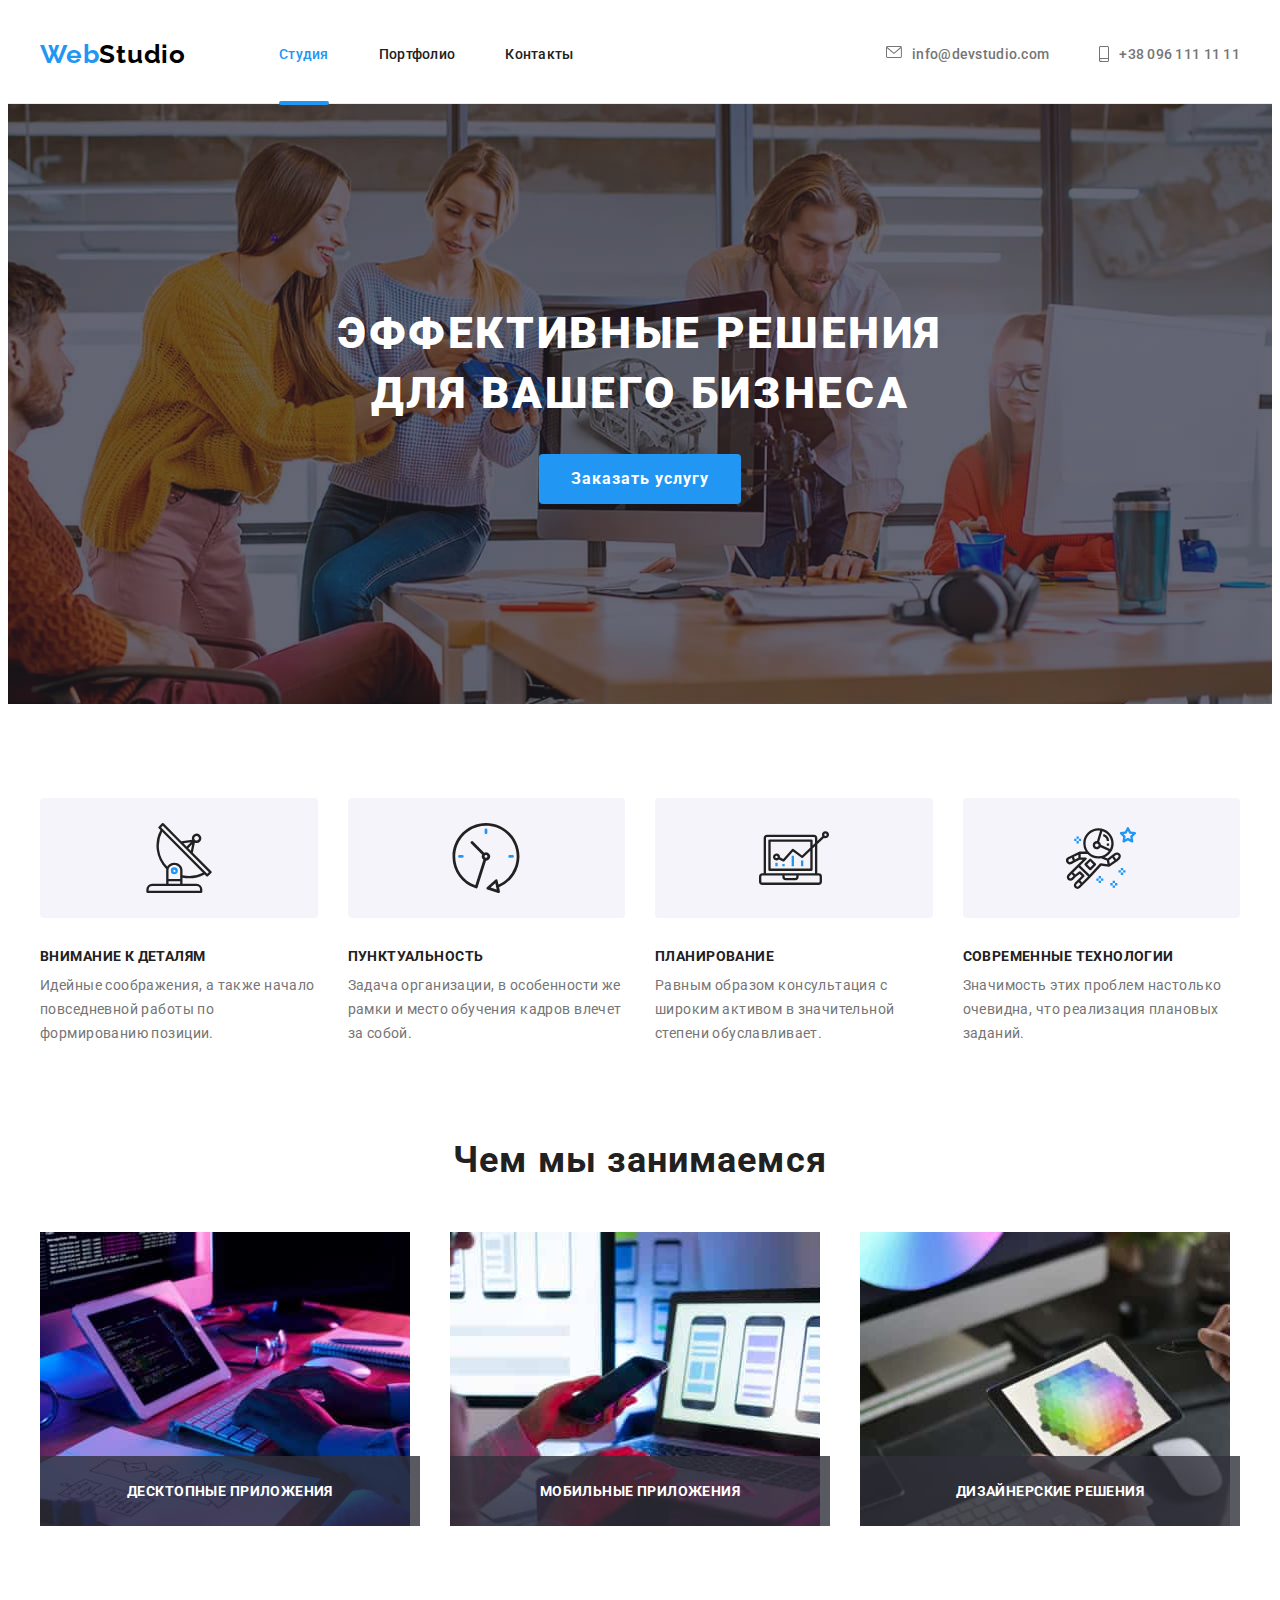
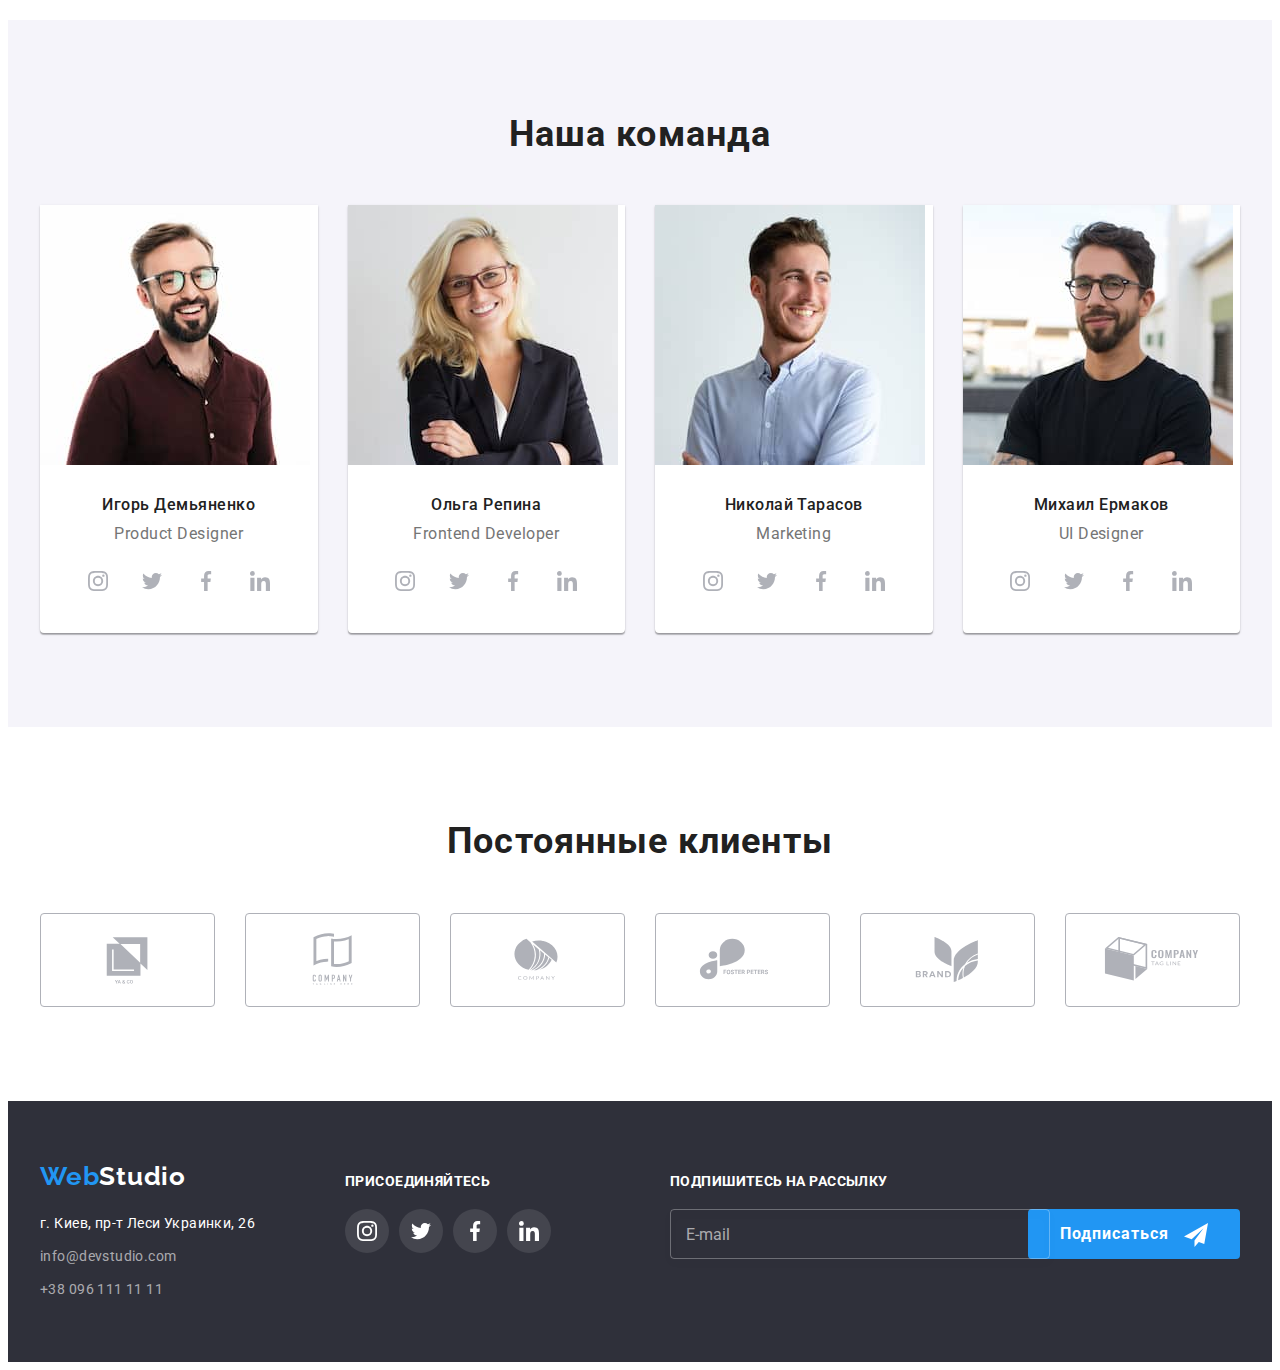
==== index.html @ 1e7b912c "Initial commit" ====
<!DOCTYPE html>
<html lang="ru">
  <head>
    <meta charset="UTF-8" />
    <meta http-equiv="X-UA-Compatible" content="IE=edge" />
    <meta name="viewport" content="width=device-width, initial-scale=1.0" />
    <title>Студия</title>
    <!-- fonts -->
    <link rel="preconnect" href="https://fonts.googleapis.com" />
    <link rel="preconnect" href="https://fonts.gstatic.com" crossorigin />
    <link
      href="https://fonts.googleapis.com/css2?family=Raleway:wght@700&family=Roboto:wght@400;500;700;900&display=swap"
      rel="stylesheet"
    />
    <!-- normalize -->
    <link
      rel="stylesheet"
      href="https://cdnjs.cloudflare.com/ajax/libs/modern-normalize/1.1.0/modern-normalize.min.css"
      integrity="sha512-wpPYUAdjBVSE4KJnH1VR1HeZfpl1ub8YT/NKx4PuQ5NmX2tKuGu6U/JRp5y+Y8XG2tV+wKQpNHVUX03MfMFn9Q=="
      crossorigin="anonymous"
      referrerpolicy="no-referrer"
    />
    <!-- custom styles -->
    <link rel="stylesheet" href="./css/styles.css" />
    <link rel="shortcut icon" href="./images/favicon.ico" type="image/x-icon" />
  </head>

  <body data-modal-scroll>
    <header class="header">
      <!-- LOGO of a site -->
      <div class="container header-container">
        <nav class="header-nav">
          <a class="link logo" href="./index.html"
            >Web<span class="head-studio">Studio</span></a
          >

          <ul class="nopoint main-nav">
            <li class="main-nav-item">
              <a
                class="link nav-link main-nav-link link-active"
                href="./index.html"
                >Студия</a
              >
            </li>
            <li class="main-nav-item">
              <a class="link nav-link main-nav-link" href="./portfolio.html">
                Портфолио</a
              >
            </li>
            <li class="main-nav-item">
              <a class="link nav-link main-nav-link" href="">Контакты</a>
            </li>
          </ul>
        </nav>

        <!-- contacts at header -->

        <ul class="nopoint contact-nav">
          <li class="contact-nav-item">
            <a class="link nav-link" href="mailto:info@devstudio.com"
              ><svg class="icon icon-contact" width="16" height="12">
                <use href="./images/icons.svg#icon-mail"></use>
              </svg>
              <span>info@devstudio.com</span></a
            >
          </li>
          <li class="contact-nav-item">
            <a class="link nav-link" href="tel:+380961111111"
              ><svg class="icon icon-contact" width="10" height="16">
                <use href="./images/icons.svg#icon-phone"></use>
              </svg>
              <span>+38 096 111 11 11</span>
            </a>
          </li>
        </ul>
      </div>
    </header>

    <main>
      <!-- The hero content -->

      <section class="hero section">
        <div class="container">
          <h1 class="title hero-title">
            Эффективные решения<br />для вашего бизнеса
          </h1>
          <button
            class="btn-active button hero-btn"
            type="button"
            data-modal-open
          >
            Заказать услугу
          </button>
        </div>
      </section>

      <!-- Qualities of a company -->

      <section class="qualities section">
        <div class="container">
          <h2 class="visually-hidden">Качества компании</h2>
          <ul class="nopoint card-set">
            <li class="card-set-item">
              <div class="bg-qualities">
                <svg class="icon icon-qualities" width="70" height="70">
                  <use href="./images/icons.svg#icon-antenna"></use>
                </svg>
              </div>
              <h3 class="title title-qualities">Внимание к деталям</h3>
              <p class="text-qualities">
                Идейные соображения, а также начало повседневной работы по
                формированию позиции.
              </p>
            </li>

            <li class="card-set-item">
              <div class="bg-qualities">
                <svg class="icon icon-qualities" width="70" height="70">
                  <use href="./images/icons.svg#icon-clock"></use>
                </svg>
              </div>
              <h3 class="title title-qualities">Пунктуальность</h3>
              <p class="text-qualities">
                Задача организации, в особенности же рамки и место обучения
                кадров влечет за собой.
              </p>
            </li>

            <li class="card-set-item">
              <div class="bg-qualities">
                <svg class="icon icon-qualities" width="70" height="70">
                  <use href="./images/icons.svg#icon-diagram"></use>
                </svg>
              </div>
              <h3 class="title title-qualities">Планирование</h3>
              <p class="text-qualities">
                Равным образом консультация с широким активом в значительной
                степени обуславливает.
              </p>
            </li>

            <li class="card-set-item">
              <div class="bg-qualities">
                <svg class="icon icon-qualities" width="70" height="70">
                  <use href="./images/icons.svg#icon-astronaut"></use>
                </svg>
              </div>
              <h3 class="title title-qualities">Современные технологии</h3>
              <p class="text-qualities">
                Значимость этих проблем настолько очевидна, что реализация
                плановых заданий.
              </p>
            </li>
          </ul>
        </div>
      </section>

      <!-- photos of a company -->

      <section class="photos section">
        <div class="container">
          <h2 class="title photos-title">Чем мы занимаемся</h2>
          <ul class="nopoint card-set">
            <li class="card-set-item photo-thumb">
              <img
                class="our-job-photo"
                src="./images/box1.jpg"
                alt="Man's hands are working"
                width="370"
                height="294"
              />
              <h3 class="title title-our-job">Десктопные приложения</h3>
            </li>
            <li class="card-set-item photo-thumb">
              <img
                class="our-job-photo"
                src="./images/box2.jpg"
                alt="Hands, laptop and phone"
                width="370"
                height="294"
              />
              <h3 class="title title-our-job">Мобильные приложения</h3>
            </li>
            <li class="card-set-item photo-thumb">
              <img
                class="our-job-photo"
                src="./images/box3.jpg"
                alt="Choosing a color"
                width="370"
                height="294"
              />
              <h3 class="title title-our-job">Дизайнерские решения</h3>
            </li>
          </ul>
        </div>
      </section>

      <!-- photos of workers -->

      <section class="workers section">
        <div class="container">
          <h2 class="title workers-title">Наша команда</h2>
          <ul class="nopoint card-set">
            <li class="card card-set-item">
              <img
                src="./images/img1.jpg"
                alt="I. Demyanenko"
                width="270"
                height="260"
              />
              <div class="card-name">
                <h3 class="title name">Игорь Демьяненко</h3>
                <p lang="en">Product Designer</p>
                <ul class="nopoint social-list">
                  <li class="social-item">
                    <a
                      href="https://www.instagram.com/"
                      class="social-link link"
                      rel="noopener noreferrer"
                      target="_blank"
                      aria-label="instagram"
                    >
                      <svg class="icon" width="20" height="20">
                        <use href="./images/icons.svg#icon-instagram"></use>
                      </svg>
                    </a>
                  </li>
                  <li class="social-item">
                    <a
                      href="https://twitter.com/?lang=ru"
                      class="social-link link"
                      rel="noopener noreferrer"
                      target="_blank"
                      aria-label="twitter"
                    >
                      <svg class="icon" width="20" height="20">
                        <use href="./images/icons.svg#icon-twitter"></use>
                      </svg>
                    </a>
                  </li>
                  <li class="social-item">
                    <a
                      href="https://www.facebook.com/groups/themeowuniverse"
                      class="social-link link"
                      rel="noopener noreferrer"
                      target="_blank"
                      aria-label="facebook"
                    >
                      <svg class="icon" width="20" height="20">
                        <use href="./images/icons.svg#icon-facebook"></use>
                      </svg>
                    </a>
                  </li>
                  <li class="social-item">
                    <a
                      href="https://ru.linkedin.com/"
                      class="social-link link"
                      rel="noopener noreferrer"
                      target="_blank"
                      aria-label="linkedin"
                    >
                      <svg class="icon" width="20" height="20">
                        <use href="./images/icons.svg#icon-linkedin"></use>
                      </svg>
                    </a>
                  </li>
                </ul>
              </div>
            </li>
            <li class="card card-set-item">
              <img
                src="./images/img2.jpg"
                alt="O. Repina"
                width="270"
                height="260"
              />
              <div class="card-name">
                <h3 class="title name">Ольга Репина</h3>
                <p lang="en">Frontend Developer</p>
                <ul class="nopoint social-list">
                  <li class="social-item">
                    <a
                      href="https://www.instagram.com/"
                      class="social-link link"
                      rel="noopener noreferrer"
                      target="_blank"
                      aria-label="instagram"
                    >
                      <svg class="icon" width="20" height="20">
                        <use href="./images/icons.svg#icon-instagram"></use>
                      </svg>
                    </a>
                  </li>
                  <li class="social-item">
                    <a
                      href="https://twitter.com/?lang=ru"
                      class="social-link link"
                      rel="noopener noreferrer"
                      target="_blank"
                      aria-label="twitter"
                    >
                      <svg class="icon" width="20" height="20">
                        <use href="./images/icons.svg#icon-twitter"></use>
                      </svg>
                    </a>
                  </li>
                  <li class="social-item">
                    <a
                      href="https://www.facebook.com/groups/themeowuniverse"
                      class="social-link link"
                      rel="noopener noreferrer"
                      target="_blank"
                      aria-label="facebook"
                    >
                      <svg class="icon" width="20" height="20">
                        <use href="./images/icons.svg#icon-facebook"></use>
                      </svg>
                    </a>
                  </li>
                  <li class="social-item">
                    <a
                      href="https://ru.linkedin.com/"
                      class="social-link link"
                      rel="noopener noreferrer"
                      target="_blank"
                      aria-label="linkedin"
                    >
                      <svg class="icon" width="20" height="20">
                        <use href="./images/icons.svg#icon-linkedin"></use>
                      </svg>
                    </a>
                  </li>
                </ul>
              </div>
            </li>
            <li class="card card-set-item">
              <img
                src="./images/img3.jpg"
                alt="N. Tarasov"
                width="270"
                height="260"
              />
              <div class="card-name">
                <h3 class="title name">Николай Тарасов</h3>
                <p lang="en">Marketing</p>
                <ul class="nopoint social-list">
                  <li class="social-item">
                    <a
                      href="https://www.instagram.com/"
                      class="social-link link"
                      rel="noopener noreferrer"
                      target="_blank"
                      aria-label="instagram"
                    >
                      <svg class="icon" width="20" height="20">
                        <use href="./images/icons.svg#icon-instagram"></use>
                      </svg>
                    </a>
                  </li>
                  <li class="social-item">
                    <a
                      href="https://twitter.com/?lang=ru"
                      class="social-link link"
                      rel="noopener noreferrer"
                      target="_blank"
                      aria-label="twitter"
                    >
                      <svg class="icon" width="20" height="20">
                        <use href="./images/icons.svg#icon-twitter"></use>
                      </svg>
                    </a>
                  </li>
                  <li class="social-item">
                    <a
                      href="https://www.facebook.com/groups/themeowuniverse"
                      class="social-link link"
                      rel="noopener noreferrer"
                      target="_blank"
                      aria-label="facebook"
                    >
                      <svg class="icon" width="20" height="20">
                        <use href="./images/icons.svg#icon-facebook"></use>
                      </svg>
                    </a>
                  </li>
                  <li class="social-item">
                    <a
                      href="https://ru.linkedin.com/"
                      class="social-link link"
                      rel="noopener noreferrer"
                      target="_blank"
                      aria-label="linkedin"
                    >
                      <svg class="icon" width="20" height="20">
                        <use href="./images/icons.svg#icon-linkedin"></use>
                      </svg>
                    </a>
                  </li>
                </ul>
              </div>
            </li>
            <li class="card card-set-item">
              <img
                src="./images/img4.jpg"
                alt="M. Yermakov"
                width="270"
                height="260"
              />
              <div class="card-name">
                <h3 class="title name">Михаил Ермаков</h3>
                <p lang="en">UI Designer</p>
                <ul class="nopoint social-list">
                  <li class="social-item">
                    <a
                      href="https://www.instagram.com/"
                      class="social-link link"
                      rel="noopener noreferrer"
                      target="_blank"
                      aria-label="instagram"
                    >
                      <svg class="icon" width="20" height="20">
                        <use href="./images/icons.svg#icon-instagram"></use>
                      </svg>
                    </a>
                  </li>
                  <li class="social-item">
                    <a
                      href="https://twitter.com/?lang=ru"
                      class="social-link link"
                      rel="noopener noreferrer"
                      target="_blank"
                      aria-label="twitter"
                    >
                      <svg class="icon" width="20" height="20">
                        <use href="./images/icons.svg#icon-twitter"></use>
                      </svg>
                    </a>
                  </li>
                  <li class="social-item">
                    <a
                      href="https://www.facebook.com/groups/themeowuniverse"
                      class="social-link link"
                      rel="noopener noreferrer"
                      target="_blank"
                      aria-label="facebook"
                    >
                      <svg class="icon" width="20" height="20">
                        <use href="./images/icons.svg#icon-facebook"></use>
                      </svg>
                    </a>
                  </li>
                  <li class="social-item">
                    <a
                      href="https://ru.linkedin.com/"
                      class="social-link link"
                      rel="noopener noreferrer"
                      target="_blank"
                      aria-label="linkedin"
                    >
                      <svg class="icon" width="20" height="20">
                        <use href="./images/icons.svg#icon-linkedin"></use>
                      </svg>
                    </a>
                  </li>
                </ul>
              </div>
            </li>
          </ul>
        </div>
      </section>

      <!-- Regular customers -->
      <section class="customers section">
        <div class="container">
          <h2 class="title customers-title">Постоянные клиенты</h2>

          <ul class="nopoint card-set customers-list">
            <li class="card-set-item customers-item">
              <a
                href=""
                class="link link-clients"
                rel="noopener noreferrer"
                target="_blank"
                aria-label="company logo"
              >
                <svg class="icon icon-clients" width="106" height="60">
                  <use href="./images/icons.svg#icon-logo-1"></use>
                </svg>
              </a>
            </li>
            <li class="card-set-item customers-item">
              <a
                href=""
                class="link link-clients"
                rel="noopener noreferrer"
                target="_blank"
                aria-label="company logo"
              >
                <svg class="icon icon-clients" width="106" height="60">
                  <use href="./images/icons.svg#icon-logo-2"></use>
                </svg>
              </a>
            </li>
            <li class="card-set-item customers-item">
              <a
                href=""
                class="link link-clients"
                rel="noopener noreferrer"
                target="_blank"
                aria-label="company logo"
              >
                <svg class="icon icon-clients" width="106" height="60">
                  <use href="./images/icons.svg#icon-logo-3"></use>
                </svg>
              </a>
            </li>
            <li class="card-set-item customers-item">
              <a
                href=""
                class="link link-clients"
                rel="noopener noreferrer"
                target="_blank"
                aria-label="company logo"
              >
                <svg class="icon icon-clients" width="106" height="60">
                  <use href="./images/icons.svg#icon-logo-4"></use>
                </svg>
              </a>
            </li>
            <li class="card-set-item customers-item">
              <a
                href=""
                class="link link-clients"
                rel="noopener noreferrer"
                target="_blank"
                aria-label="company logo"
              >
                <svg class="icon icon-clients" width="106" height="60">
                  <use href="./images/icons.svg#icon-logo-5"></use>
                </svg>
              </a>
            </li>
            <li class="card-set-item customers-item">
              <a
                href=""
                class="link link-clients"
                rel="noopener noreferrer"
                target="_blank"
                aria-label="company logo"
              >
                <svg class="icon icon-clients" width="106" height="60">
                  <use href="./images/icons.svg#icon-logo-6"></use>
                </svg>
              </a>
            </li>
          </ul>
        </div>
      </section>

      <!-- modal -->
      <div class="backdrop is-hidden" data-modal>
        <div class="modal">
          <button class="btn-close" type="button" data-modal-close>
            <svg class="icon close-icon" width="18" height="18">
              <use href="./images/icons.svg#icon-mod-close"></use>
            </svg>
          </button>

          <form name="recall-form">
            <strong class="modal-title">
              Оставьте свои данные, мы вам перезвоним
            </strong>
            <label class="mod-label">
              <span class="mod-text">Имя</span>
              <svg class="icon mod-icon" width="18" height="18">
                <use href="./images/icons.svg#icon-mod-person"></use>
              </svg>
              <input class="input-area" type="text" name="user-name" />
            </label>
            <label class="mod-label">
              <span class="mod-text">Телефон</span>
              <svg class="icon mod-icon" width="18" height="18">
                <use href="./images/icons.svg#icon-mod-phone"></use>
              </svg>
              <input class="input-area" type="tel" name="user-tel" />
            </label>
            <label class="mod-label">
              <span class="mod-text">Почта</span>
              <svg class="icon mod-icon" width="18" height="18">
                <use href="./images/icons.svg#icon-mod-email"></use>
              </svg>
              <input class="input-area" type="email" name="user-email" />
            </label>
            <label class="mod-label">
              <span class="mod-text">Комментарий</span>
              <textarea
                class="input-area text-area"
                name="user-comment"
                placeholder="Введите текст"
              ></textarea>
            </label>
            <label class="mod-agree">
              <input
                class="visually-hidden policy-agree"
                type="checkbox"
                name="policy-agree"
              />
              <span class="chbx-label">
                <svg class="icon chbx-icon" width="12" height="10">
                  <use href="./images/icons.svg#icon-mod-checkbox"></use>
                </svg>
              </span>
              <span class="mod-chbox-text">
                Соглашаюсь с рассылкой и принимаю
                <a
                  class="licence-link"
                  href="https://goit.global/textbooks/html-css-a7u5xv/v1/docs/lesson-12/styling#%D0%BA%D0%BE%D0%BC%D0%BF%D0%BE%D0%B7%D0%B8%D1%86%D0%B8%D1%8F-%D0%BF%D1%81%D0%B5%D0%B2%D0%B4%D0%BE%D0%BA%D0%BB%D0%B0%D1%81%D1%81%D0%BE%D0%B2"
                  rel="nofollow noreferrer"
                  target="_blank"
                  >Условия договора</a
                >
              </span>
            </label>
            <button class="button form-btn btn-active" type="submit">
              Отправить
            </button>
          </form>
        </div>
      </div>
    </main>

    <footer class="footer">
      <div class="container footer-box">
        <address class="contact-info">
          <a class="link logo" href="./index.html"
            >Web<span class="bottom-studio">Studio</span></a
          >
          <ul class="nopoint">
            <li class="footer-item">
              <a
                class="link contact-address"
                href="https://goo.gl/maps/6H8zDvz9oKY9i1Rz8"
                target="_blank"
                rel="noopener nofollow"
                >г. Киев, пр-т Леси Украинки, 26</a
              >
            </li>
            <li class="footer-item">
              <a class="link contact-link" href="mailto:info@devstudio.com"
                >info@devstudio.com</a
              >
            </li>
            <li class="footer-item">
              <a class="link contact-link" href="tel:+380961111111"
                >+38 096 111 11 11</a
              >
            </li>
          </ul>
        </address>

        <div class="join">
          <strong class="title title-join">присоединяйтесь</strong>
          <ul class="nopoint social-list">
            <li class="social-item">
              <a
                href="https://www.instagram.com/"
                class="social-link link"
                rel="noopener noreferrer"
                target="_blank"
                aria-label="instagram"
              >
                <svg class="icon" width="20" height="20">
                  <use href="./images/icons.svg#icon-instagram"></use>
                </svg>
              </a>
            </li>
            <li class="social-item">
              <a
                href="https://twitter.com/?lang=ru"
                class="social-link link"
                rel="noopener noreferrer"
                target="_blank"
                aria-label="twitter"
              >
                <svg class="icon" width="20" height="20">
                  <use href="./images/icons.svg#icon-twitter"></use>
                </svg>
              </a>
            </li>
            <li class="social-item">
              <a
                href="https://www.facebook.com/groups/themeowuniverse"
                class="social-link link"
                rel="noopener noreferrer"
                target="_blank"
                aria-label="facebook"
              >
                <svg class="icon" width="20" height="20">
                  <use href="./images/icons.svg#icon-facebook"></use>
                </svg>
              </a>
            </li>
            <li class="social-item">
              <a
                href="https://ru.linkedin.com/"
                class="social-link link"
                rel="noopener noreferrer"
                target="_blank"
                aria-label="linkedin"
              >
                <svg class="icon" width="20" height="20">
                  <use href="./images/icons.svg#icon-linkedin"></use>
                </svg>
              </a>
            </li>
          </ul>
        </div>

        <div class="subscribe">
          <strong class="title title-join">Подпишитесь на рассылку</strong>
          <form class="subsribe-form">
            <label class="subscribe-label">
              <input
                class="subscribe-input"
                type="email"
                name="subscribe-email"
                placeholder=" "
              />
              <span class="subscribe-text">E-mail</span>
            </label>
            <button class="button subscribe-btn btn-active" type="submit">
              Подписаться
              <svg class="icon icon-send" width="24" height="24">
                <use href="./images/icons.svg#icon-send"></use>
              </svg>
            </button>
          </form>
        </div>
      </div>
    </footer>
    <script src="./js/modal.js"></script>
  </body>
</html>
---- css/styles.css ----
/* Объявим переменные */
:root {
  /* text clrs */
  --main-clr: #2196f3;
  --title-color: #212121;
  --text-color: #757575;
  --foot-adress: rgba(255, 255, 255, 0.6);
  --white-clr: white;
  --icon-clr: #afb1b8;
  /* bg clrs */
  --bg-clr-main: #2f303a;
  --bg-clr-secondary: #f5f4fa;
  --bg-hero: #c4c4c4;
  --foot-icon: rgba(255, 255, 255, 0.1);
  --bg-our-job: rgba(47, 48, 58, 0.8);
  --overlay: rgba(0, 0, 0, 0.2);
  --hover-overlay: rgba(33, 150, 243, 0.9);
  --border-form-clr: rgba(33, 33, 33, 0.2);
  /* others */
  --hover-btn: #188ce8;
  --frame-clr: #ececec;
  --frame-card: #eeeeee;
  --box-height: 1.16;
  --ltr-spasing: 0.03em;
  --indent: 30px;
  /* transition */
  --transition-var: 250ms cubic-bezier(0.4, 0, 0.2, 1);
}

/* глобальныe стилu */

body {
  font-family: "Roboto", sans-serif;
  font-size: 14px;
  color: var(--text-color);
}
h1,
h2,
h3,
h4,
h5,
h6,
ul,
p {
  margin: 0;
  padding: 0;
}
img {
  display: block;
  max-width: 100%;
  height: auto;
}
.no-scroll {
  overflow: hidden;
}
.nopoint {
  list-style: none;
}
/* link start */
.link {
  text-decoration: none;
  color: inherit;
  transition: color var(--transition-var);
}
.nav-link.link-active,
.link:hover,
.link:focus {
  color: var(--main-clr);
}
.link-active::after {
  content: "";
  position: absolute;
  left: 0;
  bottom: -9px;

  width: 100%;
  height: 4px;
  border-radius: 2px;
  background-color: var(--main-clr);
}
.icon {
  fill: currentColor;
}
/* buttons start */
.button {
  font-family: inherit;
  font-size: 16px;
  font-weight: 500;
  border-radius: 4px;
  border: none;

  transition: color var(--transition-var), box-shadow var(--transition-var),
    background-color var(--transition-var);

  cursor: pointer;
}
.button:hover,
.button:focus {
  color: var(--white-clr);
  background-color: var(--hover-btn);
  box-shadow: 0px 4px 4px rgba(0, 0, 0, 0.15);
}
.btn-active {
  color: var(--white-clr);
  background-color: var(--main-clr);
}
.btn-passive {
  color: var(--title-color);
  background-color: var(--bg-clr-secondary);
}
/* buttons end */
.visually-hidden {
  position: absolute;
  width: 1px;
  height: 1px;
  margin: -1px;
  border: 0;
  padding: 0;

  white-space: nowrap;
  clip-path: inset(100%);
  clip: rect(0 0 0 0);
  overflow: hidden;
}
.title {
  color: var(--title-color);
}
.logo {
  font-family: "Raleway", sans-serif;
  font-weight: 700;
  font-size: 26px;
  line-height: 1.2;
  letter-spacing: var(--ltr-spasing);

  color: var(--main-clr);
}
.container {
  width: 1200px;
  padding: 0 15px;
  margin-left: auto;
  margin-right: auto;
}
.section {
  padding-top: 94px;
  padding-bottom: 94px;
}
/* calc of margin for all cards */
.card-set {
  display: flex;
  flex-wrap: wrap;
  margin: calc(var(--indent) / -2);
}
.card-set-item {
  flex-basis: calc((100% - var(--items) * var(--indent)) / var(--items));
  margin: calc(var(--indent) / 2);
}
/* локальные стили */

/* header */

.head-studio {
  color: black;
}
.nav-link {
  display: flex;
  font-weight: 500;
  font-size: 14px;
  line-height: var(--box-height);

  letter-spacing: 0.02em;
}
.nav-link,
.logo {
  padding: 31px 0 33px 0;
}
.header-container,
.header-nav,
.main-nav,
.contact-nav {
  display: flex;
}
.main-nav-item:not(:last-child),
.contact-nav-item:not(:last-child) {
  margin-right: 50px;
}
.main-nav-item {
  position: relative;
}
.header-nav,
.header-container {
  align-items: center;
}
.logo {
  margin-right: 93px;
}
.contact-nav {
  margin-left: auto;
}
.main-nav-link {
  color: var(--title-color);
}
.header {
  border-bottom: 1px solid var(--frame-clr);
}
.icon-contact {
  margin-right: 10px;
}

/* hero section */
.hero {
  padding: 200px 0;
  max-width: 1600px;
  margin: auto;

  text-align: center;

  background-color: var(--bg-hero);
  background-image: linear-gradient(
      rgba(47, 48, 58, 0.4),
      rgba(47, 48, 58, 0.4)
    ),
    url(../images/bg-hero.jpg);
  background-repeat: no-repeat;
  background-size: cover;
  background-position: center;
}
.hero-title {
  margin-bottom: 30px;

  font-weight: 900;
  font-size: 44px;
  line-height: 1.36;
  text-align: center;
  letter-spacing: 0.06em;
  text-transform: uppercase;

  color: var(--white-clr);
}
.hero-btn,
.form-btn,
.subscribe-btn {
  min-width: 200px;
  padding: 10px 32px;

  line-height: 1.88;
  font-weight: 700;
  letter-spacing: 0.06em;
}
/* qualities section */
.title-qualities,
.title-our-job,
.title-join {
  margin-bottom: 10px;

  font-size: inherit;
  line-height: var(--box-height);
  letter-spacing: var(--ltr-spasing);
  text-transform: uppercase;
}
.text-qualities {
  line-height: 1.71;
  letter-spacing: var(--ltr-spasing);
}
.qualities .card-set {
  --items: 4;
}
.qualities {
  padding-bottom: 0;
}
.bg-qualities {
  display: flex;
  justify-content: center;
  align-items: center;
  min-height: 120px;
  border-radius: 4px;

  margin-bottom: 30px;

  background-color: var(--bg-clr-secondary);
}
/* our job section */
.photo-thumb {
  position: relative;
  overflow: hidden;
}

.photos-title,
.workers-title,
.customers-title {
  margin-bottom: 50px;

  font-size: 36px;
  line-height: var(--box-height);
  text-align: center;
  letter-spacing: var(--ltr-spasing);
}
.title-our-job {
  position: absolute;
  left: 0;
  bottom: 0;

  display: flex;
  justify-content: center;
  align-items: center;
  width: 100%;
  min-height: 70px;
  margin-bottom: 0;

  background-color: var(--bg-our-job);
  color: #ffffff;
}
.photos .card-set {
  --items: 3;
}

/* workers section */
.workers {
  background-color: var(--bg-clr-secondary);
}
.card {
  background-color: var(--white-clr);
  text-align: center;
  font-size: 16px;
  line-height: var(--box-height);
  letter-spacing: var(--ltr-spasing);

  box-shadow: 0px 1px 3px rgba(0, 0, 0, 0.12), 0px 1px 1px rgba(0, 0, 0, 0.14),
    0px 2px 1px rgba(0, 0, 0, 0.2);
  border-radius: 0px 0px 4px 4px;
}
.name {
  margin-bottom: 10px;

  font-weight: 500;
  font-size: inherit;
  line-height: 1.19;
  letter-spacing: var(--ltr-spasing);
}
.card-name {
  padding: 30px 0;
}
.workers .card-set {
  --items: 4;
}
.social-list {
  display: flex;
  justify-content: center;
  gap: 10px;

  margin-top: 16px;
}
.social-item {
  border-radius: 50%;
  color: var(--icon-clr);
}
.social-link {
  display: flex;
  justify-content: center;
  align-items: center;
  width: 44px;
  height: 44px;

  border-radius: 50%;
  transition: color var(--transition-var),
    background-color var(--transition-var);

  fill: currentColor;
}
.social-item .social-link:hover,
.social-item .social-link:focus {
  background-color: var(--main-clr);
  color: var(--white-clr);
}
/* Regular customers */
.customers-list {
  display: flex;
  justify-content: center;
  align-items: center;
}
.card-set-item.customers-item {
  --items: 6;
}
.link-clients {
  display: flex;
  justify-content: center;
  align-items: center;
  height: 92px;

  border: 1px solid var(--icon-clr);
  border-radius: 4px;
  color: var(--icon-clr);
  transition: border-color var(--transition-var), color var(--transition-var);
}
.link-clients:hover,
.link-clients:focus {
  border-color: var(--main-clr);
}

/* footer section */
.footer {
  padding: 60px 0;
  background-color: var(--bg-clr-main);
}
.footer .logo {
  display: inline-block;
  margin-bottom: 20px;
  margin-right: 0;
  padding: 0;
}
.footer-item:not(:last-child) {
  margin-bottom: 9px;
}
.bottom-studio {
  color: var(--white-clr);
}
.contact-info {
  margin-right: 90px;
  font-style: inherit;
  font-size: 14px;
  line-height: 1.71;
  letter-spacing: var(--ltr-spasing);
}
.contact-address,
.title-join {
  color: var(--white-clr);
}
.contact-link {
  color: var(--foot-adress);
}
.footer-box {
  display: flex;
}
.join,
.subscribe {
  margin-top: 12px;
}
.join .social-list {
  margin-top: 20px;
}
.join .social-item {
  color: var(--white-clr);
  background-color: var(--foot-icon);
  transition: background-color var(--transition-var);
}
.social-item:hover,
.social-item:focus {
  background-color: var(--main-clr);
}
.subscribe {
  flex-basis: 570px;
  margin-left: auto;
}
.subsribe-form {
  display: flex;
  margin-top: 20px;
  align-items: center;
}
.subscribe-input {
  padding: 15px 16px;
  background-color: transparent;
  width: calc(100% - 12px);
  border: none;
  outline: none;
  transition: border-color var(--transition-var);
  font-size: 16px;
  color: var(--foot-adress);
  border: 1px solid rgba(255, 255, 255, 0.3);
  filter: drop-shadow(0px 4px 4px rgba(0, 0, 0, 0.15));
  border-radius: 4px;
}
.subscribe-input:focus {
  outline: none;
  border-color: var(--main-clr);
}
.subscribe-label {
  position: relative;
  flex-grow: 1;
}
.subscribe-text {
  position: absolute;
  left: 16px;
  bottom: 15px;
  font-size: 16px;
  color: var(--foot-adress);
  transition: transform var(--transition-var), color var(--transition-var);
}
.subscribe-input:focus + .subscribe-text {
  color: var(--main-clr);
}
.subscribe-input:focus + .subscribe-text,
.subscribe-input:not(:placeholder-shown) + .subscribe-text {
  transform: translateY(45px);
}
.icon-send {
  margin-left: 10px;
  vertical-align: middle;
}

/* modal window */
.backdrop {
  position: fixed;
  left: 0;
  top: 0;

  width: 100vw;
  height: 100vh;

  background-color: var(--overlay);

  opacity: 1;
  transition: opacity var(--transition-var), visibility var(--transition-var);
}
.backdrop.is-hidden {
  visibility: hidden;
  opacity: 0;
  pointer-events: none;
}
.backdrop.is-hidden .modal {
  transform: translate(-50%, -50%) scaleY(0.2);
}
.modal {
  position: absolute;
  left: 50%;
  top: 50%;
  transform: translate(-50%, -50%) scaleY(1);
  transition: transform var(--transition-var);
  transform-origin: top center;

  width: 530px;
  padding: 40px;

  box-shadow: 0px 1px 3px rgba(0, 0, 0, 0.12), 0px 1px 1px rgba(0, 0, 0, 0.14),
    0px 2px 1px rgba(0, 0, 0, 0.2);
  border-radius: 4px;
  background-color: var(--white-clr);
}
.btn-close {
  position: absolute;
  right: 8px;
  top: 8px;

  width: 30px;
  height: 30px;

  display: flex;
  justify-content: center;
  align-items: center;

  color: #000;
  border-radius: 50%;
  border: 1px solid rgba(0, 0, 0, 0.1);
  cursor: pointer;

  transition: color var(--transition-var);
}
.btn-close:hover {
  color: var(--main-clr);
}
.recall-form {
  display: flex;
  justify-content: center;
}
.modal-title {
  display: block;
  margin-bottom: 12px;

  font-size: 20px;
  line-height: var(--box-height);
  letter-spacing: var(--ltr-spasing);
  text-align: center;

  color: var(--title-color);
}
.mod-label {
  position: relative;
  display: flex;
  flex-direction: column;
  margin-bottom: 10px;
  transition: color var(--transition-var);

  color: var(--title-color);
}
.mod-label:last-child {
  margin-bottom: 20px;
}
.mod-label:focus-within > .input-area {
  outline: 1px solid var(--main-clr);
  border-color: transparent;
}
.mod-label:focus-within {
  color: var(--main-clr);
}
.mod-text {
  font-size: 12px;
  line-height: var(--box-height);
  letter-spacing: 0.01em;

  color: var(--text-color);
}
.input-area {
  width: 100%;
  padding: 12px;
  padding-left: 42px;
  margin-top: 4px;

  border-radius: 4px;
  border: 1px solid var(--border-form-clr);
  outline-color: var(--border-form-clr);
  transition: outline-color var(--transition-var);
}
.input-area.text-area {
  padding-left: 16px;
  min-height: 120px;
  resize: none;
}
.input-area.text-area::placeholder {
  color: rgba(117, 117, 117, 0.5);
  font-size: 12px;
}
.mod-icon {
  position: absolute;
  left: 16px;
  bottom: 12px;
}
.mod-agree {
  display: flex;
  justify-content: center;
  align-items: center;
  gap: 8px;
  margin-top: 20px;
}
.chbx-label {
  width: 15px;
  height: 15px;
  border: 2px solid var(--title-color);
  border-radius: 2px;
  color: var(--white-clr);
  transition: background-color var(--transition-var),
    border-color var(--transition-var);
}
.policy-agree:checked + .chbx-label {
  background-color: var(--main-clr);
  border-color: var(--main-clr);
}
.mod-chbox-text {
  font-size: 14px;
  line-height: 1.71;
  letter-spacing: 0.03em;
}
.licence-link {
  color: var(--main-clr);
}
.form-btn {
  display: block;
  margin-left: auto;
  margin-right: auto;
  margin-top: 30px;
  box-shadow: 0px 4px 4px rgba(0, 0, 0, 0.15);
}

/* END OF INDEX.HTML */

/* START PORTFOLIO.HTML */

.project-name {
  margin-bottom: 4px;

  font-size: 18px;
  line-height: 2;
  letter-spacing: 0.06em;
}
.project-descrption {
  font-size: 16px;
  line-height: 1.88;
  letter-spacing: var(--ltr-spasing);
}
.ptf-card {
  padding: 20px 24px;
  border: 1px solid var(--frame-card);
  border-top: none;
}
.overlay-item-description {
  position: absolute;
  left: 0;
  top: 0;
  width: 100%;
  height: 100%;
  transform: translateY(101%);

  display: flex;
  justify-content: center;
  align-items: center;

  transition: transform var(--transition-var);
  background-color: var(--hover-overlay);
}
.portfolio-item-description {
  display: block;
  flex-basis: 320px;

  font-size: 18px;
  line-height: 1.56;
  letter-spacing: var(--ltr-spasing);

  color: #ffffff;
  color: var(--white-clr);
}
.portfolio {
  --items: 3;
}
.filter-btn-list {
  display: flex;
  justify-content: center;
  margin-bottom: 50px;
}
.filter-btn:not(:last-child) {
  margin-right: 8px;
}
.portfolio .button {
  padding: 6px 22px;
  line-height: 1.6;
}
.link.portfolio-link {
  display: block;
  transition: box-shadow var(--transition-var);
}
.filter-btn > .button:hover,
.filter-btn > .button:focus {
  box-shadow: 0px 3px 1px rgba(0, 0, 0, 0.1), 0px 1px 2px rgba(0, 0, 0, 0.08),
    0px 2px 2px rgba(0, 0, 0, 0.12);
}
.portfolio .portfolio-link:hover,
.portfolio .portfolio-link:focus {
  box-shadow: 0px 1px 1px rgba(0, 0, 0, 0.12), 0px 4px 4px rgba(0, 0, 0, 0.06),
    1px 4px 6px rgba(0, 0, 0, 0.16);
  color: var(--text-color);
}
.portfolio-link:hover .overlay-item-description,
.portfolio-link:focus .overlay-item-description {
  transform: translateY(0);
}
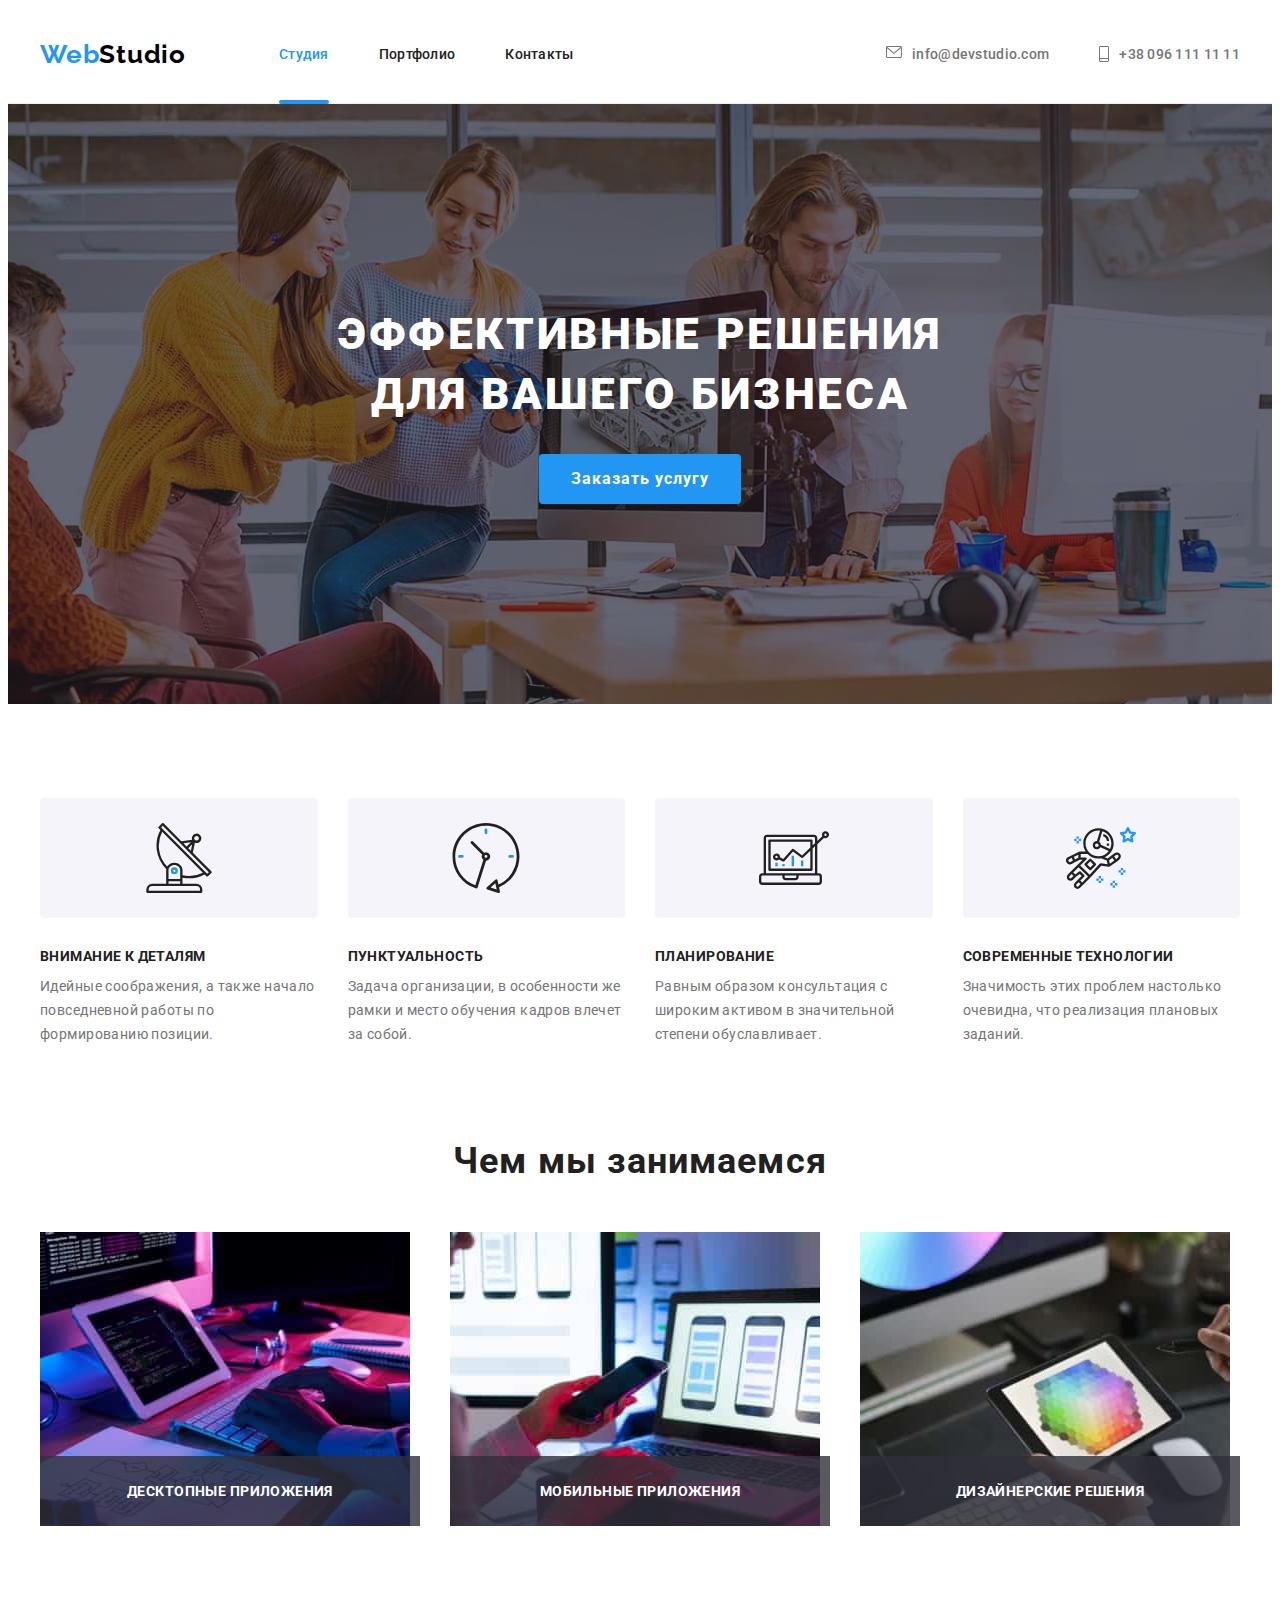
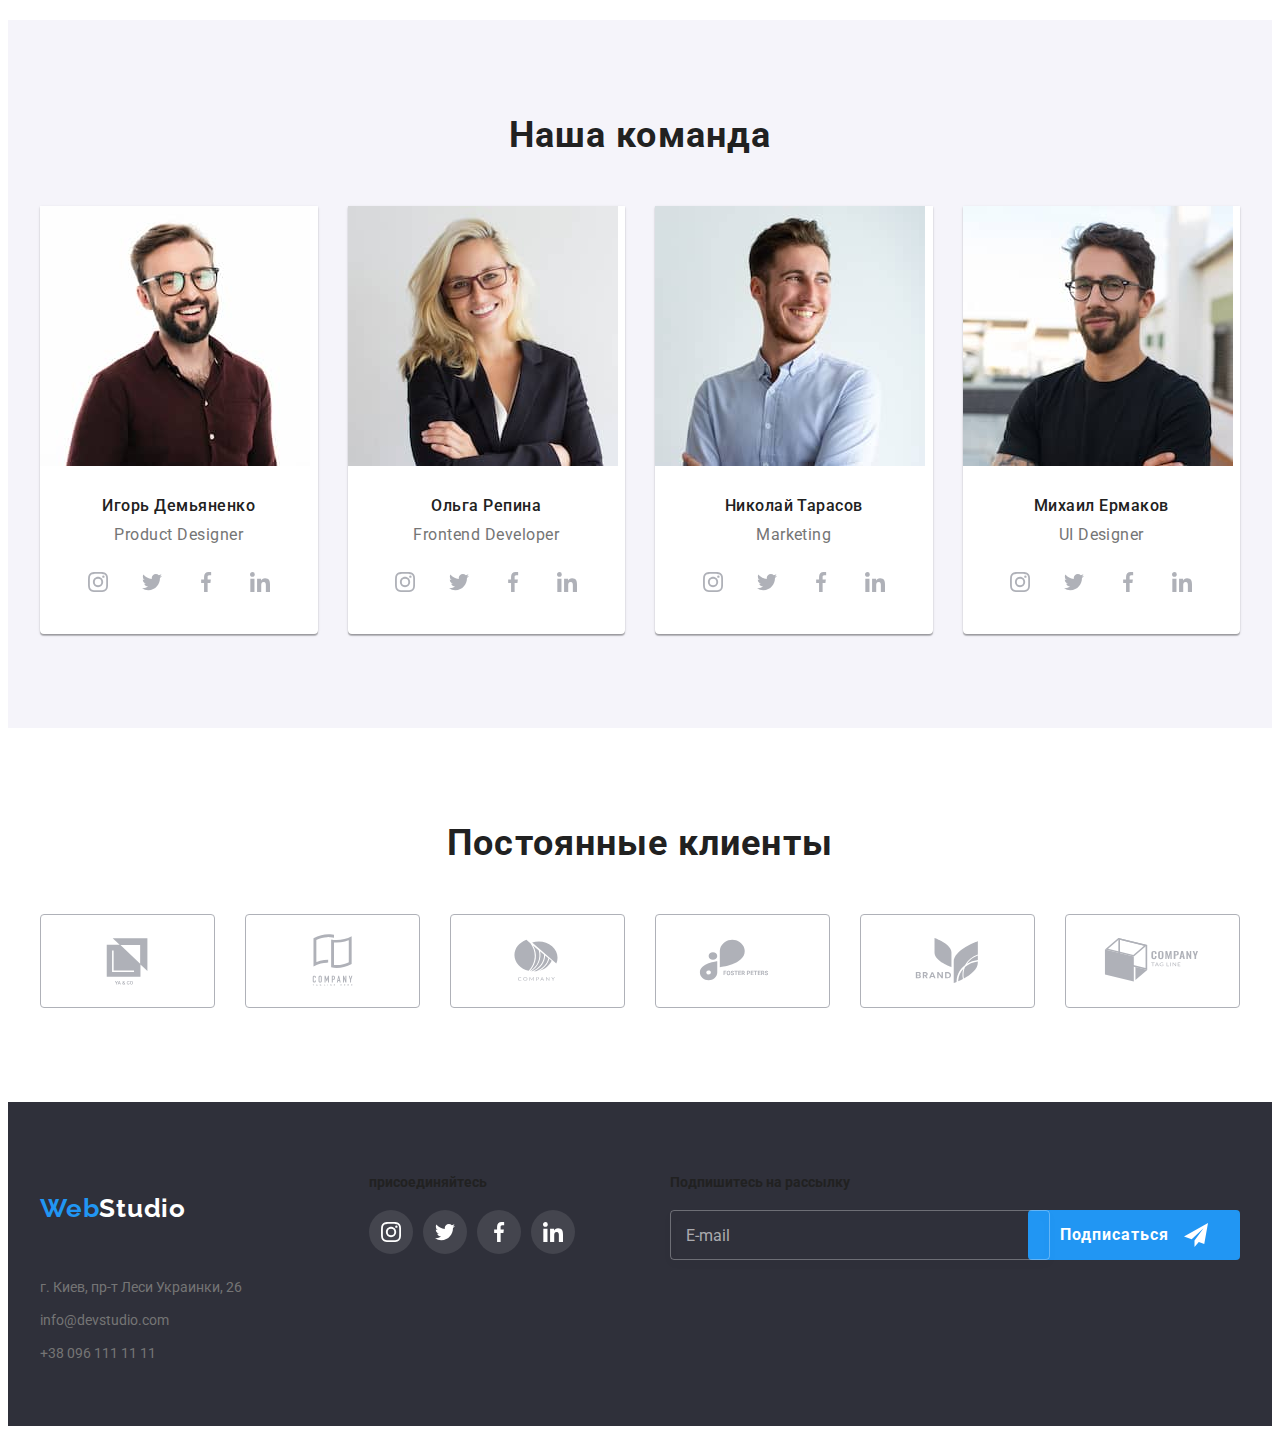
==== commit 083c76ba: "sass up to footer" ====
--- a/index.html
+++ b/index.html
@@ -22,6 +22,7 @@
     />
     <!-- custom styles -->
     <link rel="stylesheet" href="./css/styles.css" />
+    <link rel="stylesheet" href="./css/main.min.css" />
     <link rel="shortcut icon" href="./images/favicon.ico" type="image/x-icon" />
   </head>
 
@@ -79,13 +80,13 @@
     <main>
       <!-- The hero content -->
 
-      <section class="hero section">
+      <section class="hero">
         <div class="container">
-          <h1 class="title hero-title">
+          <h1 class="title hero__title">
             Эффективные решения<br />для вашего бизнеса
           </h1>
           <button
-            class="btn-active button hero-btn"
+            class="btn--active button hero__btn"
             type="button"
             data-modal-open
           >
@@ -96,57 +97,57 @@
 
       <!-- Qualities of a company -->
 
-      <section class="qualities section">
+      <section class="qualities">
         <div class="container">
           <h2 class="visually-hidden">Качества компании</h2>
           <ul class="nopoint card-set">
-            <li class="card-set-item">
-              <div class="bg-qualities">
-                <svg class="icon icon-qualities" width="70" height="70">
+            <li class="card-set__item">
+              <div class="qualities__background">
+                <svg class="icon qualities__icon" width="70" height="70">
                   <use href="./images/icons.svg#icon-antenna"></use>
                 </svg>
               </div>
-              <h3 class="title title-qualities">Внимание к деталям</h3>
-              <p class="text-qualities">
+              <h3 class="title qualities__title">Внимание к деталям</h3>
+              <p class="qualities__text">
                 Идейные соображения, а также начало повседневной работы по
                 формированию позиции.
               </p>
             </li>
 
-            <li class="card-set-item">
-              <div class="bg-qualities">
-                <svg class="icon icon-qualities" width="70" height="70">
+            <li class="card-set__item">
+              <div class="qualities__background">
+                <svg class="icon qualities__icon" width="70" height="70">
                   <use href="./images/icons.svg#icon-clock"></use>
                 </svg>
               </div>
-              <h3 class="title title-qualities">Пунктуальность</h3>
-              <p class="text-qualities">
+              <h3 class="title qualities__title">Пунктуальность</h3>
+              <p class="qualities__text">
                 Задача организации, в особенности же рамки и место обучения
                 кадров влечет за собой.
               </p>
             </li>
 
-            <li class="card-set-item">
-              <div class="bg-qualities">
-                <svg class="icon icon-qualities" width="70" height="70">
+            <li class="card-set__item">
+              <div class="qualities__background">
+                <svg class="icon qualities__icon" width="70" height="70">
                   <use href="./images/icons.svg#icon-diagram"></use>
                 </svg>
               </div>
-              <h3 class="title title-qualities">Планирование</h3>
-              <p class="text-qualities">
+              <h3 class="title qualities__title">Планирование</h3>
+              <p class="qualities__text">
                 Равным образом консультация с широким активом в значительной
                 степени обуславливает.
               </p>
             </li>
 
-            <li class="card-set-item">
-              <div class="bg-qualities">
-                <svg class="icon icon-qualities" width="70" height="70">
+            <li class="card-set__item">
+              <div class="qualities__background">
+                <svg class="icon qualities__icon" width="70" height="70">
                   <use href="./images/icons.svg#icon-astronaut"></use>
                 </svg>
               </div>
-              <h3 class="title title-qualities">Современные технологии</h3>
-              <p class="text-qualities">
+              <h3 class="title qualities__title">Современные технологии</h3>
+              <p class="qualities__text">
                 Значимость этих проблем настолько очевидна, что реализация
                 плановых заданий.
               </p>
@@ -157,39 +158,39 @@
 
       <!-- photos of a company -->
 
-      <section class="photos section">
+      <section class="photos">
         <div class="container">
-          <h2 class="title photos-title">Чем мы занимаемся</h2>
+          <h2 class="title photos__title">Чем мы занимаемся</h2>
           <ul class="nopoint card-set">
-            <li class="card-set-item photo-thumb">
+            <li class="card-set__item photo__thumb">
               <img
-                class="our-job-photo"
+                class="our-job__photo"
                 src="./images/box1.jpg"
                 alt="Man's hands are working"
                 width="370"
                 height="294"
               />
-              <h3 class="title title-our-job">Десктопные приложения</h3>
-            </li>
-            <li class="card-set-item photo-thumb">
+              <h3 class="title our-job__title">Десктопные приложения</h3>
+            </li>
+            <li class="card-set__item photo__thumb">
               <img
-                class="our-job-photo"
+                class="our-job__photo"
                 src="./images/box2.jpg"
                 alt="Hands, laptop and phone"
                 width="370"
                 height="294"
               />
-              <h3 class="title title-our-job">Мобильные приложения</h3>
-            </li>
-            <li class="card-set-item photo-thumb">
+              <h3 class="title our-job__title">Мобильные приложения</h3>
+            </li>
+            <li class="card-set__item photo__thumb">
               <img
-                class="our-job-photo"
+                class="our-job__photo"
                 src="./images/box3.jpg"
                 alt="Choosing a color"
                 width="370"
                 height="294"
               />
-              <h3 class="title title-our-job">Дизайнерские решения</h3>
+              <h3 class="title our-job__title">Дизайнерские решения</h3>
             </li>
           </ul>
         </div>
@@ -197,25 +198,25 @@
 
       <!-- photos of workers -->
 
-      <section class="workers section">
+      <section class="workers">
         <div class="container">
-          <h2 class="title workers-title">Наша команда</h2>
+          <h2 class="title workers__title">Наша команда</h2>
           <ul class="nopoint card-set">
-            <li class="card card-set-item">
+            <li class="card card-set__item">
               <img
                 src="./images/img1.jpg"
                 alt="I. Demyanenko"
                 width="270"
                 height="260"
               />
-              <div class="card-name">
-                <h3 class="title name">Игорь Демьяненко</h3>
+              <div class="card__meta">
+                <h3 class="title card__name">Игорь Демьяненко</h3>
                 <p lang="en">Product Designer</p>
                 <ul class="nopoint social-list">
-                  <li class="social-item">
+                  <li class="social-list__item">
                     <a
                       href="https://www.instagram.com/"
-                      class="social-link link"
+                      class="social-list__link link"
                       rel="noopener noreferrer"
                       target="_blank"
                       aria-label="instagram"
@@ -225,10 +226,10 @@
                       </svg>
                     </a>
                   </li>
-                  <li class="social-item">
+                  <li class="social-list__item">
                     <a
                       href="https://twitter.com/?lang=ru"
-                      class="social-link link"
+                      class="social-list__link link"
                       rel="noopener noreferrer"
                       target="_blank"
                       aria-label="twitter"
@@ -238,10 +239,10 @@
                       </svg>
                     </a>
                   </li>
-                  <li class="social-item">
+                  <li class="social-list__item">
                     <a
                       href="https://www.facebook.com/groups/themeowuniverse"
-                      class="social-link link"
+                      class="social-list__link link"
                       rel="noopener noreferrer"
                       target="_blank"
                       aria-label="facebook"
@@ -251,10 +252,10 @@
                       </svg>
                     </a>
                   </li>
-                  <li class="social-item">
+                  <li class="social-list__item">
                     <a
                       href="https://ru.linkedin.com/"
-                      class="social-link link"
+                      class="social-list__link link"
                       rel="noopener noreferrer"
                       target="_blank"
                       aria-label="linkedin"
@@ -267,21 +268,21 @@
                 </ul>
               </div>
             </li>
-            <li class="card card-set-item">
+            <li class="card card-set__item">
               <img
                 src="./images/img2.jpg"
                 alt="O. Repina"
                 width="270"
                 height="260"
               />
-              <div class="card-name">
-                <h3 class="title name">Ольга Репина</h3>
+              <div class="card__meta">
+                <h3 class="title card__name">Ольга Репина</h3>
                 <p lang="en">Frontend Developer</p>
                 <ul class="nopoint social-list">
-                  <li class="social-item">
+                  <li class="social-list__item">
                     <a
                       href="https://www.instagram.com/"
-                      class="social-link link"
+                      class="social-list__link link"
                       rel="noopener noreferrer"
                       target="_blank"
                       aria-label="instagram"
@@ -291,10 +292,10 @@
                       </svg>
                     </a>
                   </li>
-                  <li class="social-item">
+                  <li class="social-list__item">
                     <a
                       href="https://twitter.com/?lang=ru"
-                      class="social-link link"
+                      class="social-list__link link"
                       rel="noopener noreferrer"
                       target="_blank"
                       aria-label="twitter"
@@ -304,10 +305,10 @@
                       </svg>
                     </a>
                   </li>
-                  <li class="social-item">
+                  <li class="social-list__item">
                     <a
                       href="https://www.facebook.com/groups/themeowuniverse"
-                      class="social-link link"
+                      class="social-list__link link"
                       rel="noopener noreferrer"
                       target="_blank"
                       aria-label="facebook"
@@ -317,10 +318,10 @@
                       </svg>
                     </a>
                   </li>
-                  <li class="social-item">
+                  <li class="social-list__item">
                     <a
                       href="https://ru.linkedin.com/"
-                      class="social-link link"
+                      class="social-list__link link"
                       rel="noopener noreferrer"
                       target="_blank"
                       aria-label="linkedin"
@@ -333,21 +334,21 @@
                 </ul>
               </div>
             </li>
-            <li class="card card-set-item">
+            <li class="card card-set__item">
               <img
                 src="./images/img3.jpg"
                 alt="N. Tarasov"
                 width="270"
                 height="260"
               />
-              <div class="card-name">
-                <h3 class="title name">Николай Тарасов</h3>
+              <div class="card__meta">
+                <h3 class="title card__name">Николай Тарасов</h3>
                 <p lang="en">Marketing</p>
                 <ul class="nopoint social-list">
-                  <li class="social-item">
+                  <li class="social-list__item">
                     <a
                       href="https://www.instagram.com/"
-                      class="social-link link"
+                      class="social-list__link link"
                       rel="noopener noreferrer"
                       target="_blank"
                       aria-label="instagram"
@@ -357,10 +358,10 @@
                       </svg>
                     </a>
                   </li>
-                  <li class="social-item">
+                  <li class="social-list__item">
                     <a
                       href="https://twitter.com/?lang=ru"
-                      class="social-link link"
+                      class="social-list__link link"
                       rel="noopener noreferrer"
                       target="_blank"
                       aria-label="twitter"
@@ -370,10 +371,10 @@
                       </svg>
                     </a>
                   </li>
-                  <li class="social-item">
+                  <li class="social-list__item">
                     <a
                       href="https://www.facebook.com/groups/themeowuniverse"
-                      class="social-link link"
+                      class="social-list__link link"
                       rel="noopener noreferrer"
                       target="_blank"
                       aria-label="facebook"
@@ -383,10 +384,10 @@
                       </svg>
                     </a>
                   </li>
-                  <li class="social-item">
+                  <li class="social-list__item">
                     <a
                       href="https://ru.linkedin.com/"
-                      class="social-link link"
+                      class="social-list__link link"
                       rel="noopener noreferrer"
                       target="_blank"
                       aria-label="linkedin"
@@ -399,21 +400,21 @@
                 </ul>
               </div>
             </li>
-            <li class="card card-set-item">
+            <li class="card card-set__item">
               <img
                 src="./images/img4.jpg"
                 alt="M. Yermakov"
                 width="270"
                 height="260"
               />
-              <div class="card-name">
-                <h3 class="title name">Михаил Ермаков</h3>
+              <div class="card__meta">
+                <h3 class="title card__name">Михаил Ермаков</h3>
                 <p lang="en">UI Designer</p>
                 <ul class="nopoint social-list">
-                  <li class="social-item">
+                  <li class="social-list__item">
                     <a
                       href="https://www.instagram.com/"
-                      class="social-link link"
+                      class="social-list__link link"
                       rel="noopener noreferrer"
                       target="_blank"
                       aria-label="instagram"
@@ -423,10 +424,10 @@
                       </svg>
                     </a>
                   </li>
-                  <li class="social-item">
+                  <li class="social-list__item">
                     <a
                       href="https://twitter.com/?lang=ru"
-                      class="social-link link"
+                      class="social-list__link link"
                       rel="noopener noreferrer"
                       target="_blank"
                       aria-label="twitter"
@@ -436,10 +437,10 @@
                       </svg>
                     </a>
                   </li>
-                  <li class="social-item">
+                  <li class="social-list__item">
                     <a
                       href="https://www.facebook.com/groups/themeowuniverse"
-                      class="social-link link"
+                      class="social-list__link link"
                       rel="noopener noreferrer"
                       target="_blank"
                       aria-label="facebook"
@@ -449,10 +450,10 @@
                       </svg>
                     </a>
                   </li>
-                  <li class="social-item">
+                  <li class="social-list__item">
                     <a
                       href="https://ru.linkedin.com/"
-                      class="social-link link"
+                      class="social-list__link link"
                       rel="noopener noreferrer"
                       target="_blank"
                       aria-label="linkedin"
@@ -472,83 +473,83 @@
       <!-- Regular customers -->
       <section class="customers section">
         <div class="container">
-          <h2 class="title customers-title">Постоянные клиенты</h2>
-
-          <ul class="nopoint card-set customers-list">
-            <li class="card-set-item customers-item">
+          <h2 class="title customers__title">Постоянные клиенты</h2>
+
+          <ul class="nopoint card-set customers__list">
+            <li class="card-set__item customers__item">
               <a
                 href=""
-                class="link link-clients"
+                class="link customers__link"
                 rel="noopener noreferrer"
                 target="_blank"
                 aria-label="company logo"
               >
-                <svg class="icon icon-clients" width="106" height="60">
+                <svg class="icon customers__icon" width="106" height="60">
                   <use href="./images/icons.svg#icon-logo-1"></use>
                 </svg>
               </a>
             </li>
-            <li class="card-set-item customers-item">
+            <li class="card-set__item customers__item">
               <a
                 href=""
-                class="link link-clients"
+                class="link customers__link"
                 rel="noopener noreferrer"
                 target="_blank"
                 aria-label="company logo"
               >
-                <svg class="icon icon-clients" width="106" height="60">
+                <svg class="icon customers__icon" width="106" height="60">
                   <use href="./images/icons.svg#icon-logo-2"></use>
                 </svg>
               </a>
             </li>
-            <li class="card-set-item customers-item">
+            <li class="card-set__item customers__item">
               <a
                 href=""
-                class="link link-clients"
+                class="link customers__link"
                 rel="noopener noreferrer"
                 target="_blank"
                 aria-label="company logo"
               >
-                <svg class="icon icon-clients" width="106" height="60">
+                <svg class="icon customers__icon" width="106" height="60">
                   <use href="./images/icons.svg#icon-logo-3"></use>
                 </svg>
               </a>
             </li>
-            <li class="card-set-item customers-item">
+            <li class="card-set__item customers__item">
               <a
                 href=""
-                class="link link-clients"
+                class="link customers__link"
                 rel="noopener noreferrer"
                 target="_blank"
                 aria-label="company logo"
               >
-                <svg class="icon icon-clients" width="106" height="60">
+                <svg class="icon customers__icon" width="106" height="60">
                   <use href="./images/icons.svg#icon-logo-4"></use>
                 </svg>
               </a>
             </li>
-            <li class="card-set-item customers-item">
+            <li class="card-set__item customers__item">
               <a
                 href=""
-                class="link link-clients"
+                class="link customers__link"
                 rel="noopener noreferrer"
                 target="_blank"
                 aria-label="company logo"
               >
-                <svg class="icon icon-clients" width="106" height="60">
+                <svg class="icon customers__icon" width="106" height="60">
                   <use href="./images/icons.svg#icon-logo-5"></use>
                 </svg>
               </a>
             </li>
-            <li class="card-set-item customers-item">
+            <li class="card-set__item customers__item">
               <a
                 href=""
-                class="link link-clients"
+                class="link customers__link"
                 rel="noopener noreferrer"
                 target="_blank"
                 aria-label="company logo"
               >
-                <svg class="icon icon-clients" width="106" height="60">
+                <svg class="icon customers__icon" width="106" height="60">
                   <use href="./images/icons.svg#icon-logo-6"></use>
                 </svg>
               </a>
@@ -561,56 +562,56 @@
       <div class="backdrop is-hidden" data-modal>
         <div class="modal">
           <button class="btn-close" type="button" data-modal-close>
-            <svg class="icon close-icon" width="18" height="18">
+            <svg class="icon btn-close__icon" width="18" height="18">
               <use href="./images/icons.svg#icon-mod-close"></use>
             </svg>
           </button>
 
-          <form name="recall-form">
-            <strong class="modal-title">
+          <form name="modal__form">
+            <strong class="modal__title">
               Оставьте свои данные, мы вам перезвоним
             </strong>
-            <label class="mod-label">
-              <span class="mod-text">Имя</span>
-              <svg class="icon mod-icon" width="18" height="18">
+            <label class="modal__label">
+              <span class="modal__text">Имя</span>
+              <svg class="icon modal__icon" width="18" height="18">
                 <use href="./images/icons.svg#icon-mod-person"></use>
               </svg>
-              <input class="input-area" type="text" name="user-name" />
+              <input class="modal__input" type="text" name="user-name" />
             </label>
-            <label class="mod-label">
-              <span class="mod-text">Телефон</span>
-              <svg class="icon mod-icon" width="18" height="18">
+            <label class="modal__label">
+              <span class="modal__text">Телефон</span>
+              <svg class="icon modal__icon" width="18" height="18">
                 <use href="./images/icons.svg#icon-mod-phone"></use>
               </svg>
-              <input class="input-area" type="tel" name="user-tel" />
+              <input class="modal__input" type="tel" name="user-tel" />
             </label>
-            <label class="mod-label">
-              <span class="mod-text">Почта</span>
-              <svg class="icon mod-icon" width="18" height="18">
+            <label class="modal__label">
+              <span class="modal__text">Почта</span>
+              <svg class="icon modal__icon" width="18" height="18">
                 <use href="./images/icons.svg#icon-mod-email"></use>
               </svg>
-              <input class="input-area" type="email" name="user-email" />
+              <input class="modal__input" type="email" name="user-email" />
             </label>
-            <label class="mod-label">
-              <span class="mod-text">Комментарий</span>
+            <label class="modal__label">
+              <span class="modal__text">Комментарий</span>
               <textarea
-                class="input-area text-area"
+                class="modal__input text-area"
                 name="user-comment"
                 placeholder="Введите текст"
               ></textarea>
             </label>
-            <label class="mod-agree">
+            <label class="checkbox">
               <input
-                class="visually-hidden policy-agree"
+                class="visually-hidden checkbox__input"
                 type="checkbox"
                 name="policy-agree"
               />
-              <span class="chbx-label">
-                <svg class="icon chbx-icon" width="12" height="10">
+              <span class="checkbox__label">
+                <svg class="icon checkbox__icon" width="12" height="10">
                   <use href="./images/icons.svg#icon-mod-checkbox"></use>
                 </svg>
               </span>
-              <span class="mod-chbox-text">
+              <span class="checkbox__text">
                 Соглашаюсь с рассылкой и принимаю
                 <a
                   class="licence-link"
@@ -621,7 +622,7 @@
                 >
               </span>
             </label>
-            <button class="button form-btn btn-active" type="submit">
+            <button class="button form__btn btn--active" type="submit">
               Отправить
             </button>
           </form>
@@ -630,28 +631,28 @@
     </main>
 
     <footer class="footer">
-      <div class="container footer-box">
-        <address class="contact-info">
-          <a class="link logo" href="./index.html"
+      <div class="container footer__box">
+        <address class="contacts">
+          <a class="link logo footer__logo" href="./index.html"
             >Web<span class="bottom-studio">Studio</span></a
           >
           <ul class="nopoint">
-            <li class="footer-item">
-              <a
-                class="link contact-address"
+            <li class="contacts__item">
+              <a
+                class="link contact__address"
                 href="https://goo.gl/maps/6H8zDvz9oKY9i1Rz8"
                 target="_blank"
                 rel="noopener nofollow"
                 >г. Киев, пр-т Леси Украинки, 26</a
               >
             </li>
-            <li class="footer-item">
-              <a class="link contact-link" href="mailto:info@devstudio.com"
+            <li class="contacts__item">
+              <a class="link contact__link" href="mailto:info@devstudio.com"
                 >info@devstudio.com</a
               >
             </li>
-            <li class="footer-item">
-              <a class="link contact-link" href="tel:+380961111111"
+            <li class="contacts__item">
+              <a class="link contact__link" href="tel:+380961111111"
                 >+38 096 111 11 11</a
               >
             </li>
@@ -659,12 +660,12 @@
         </address>
 
         <div class="join">
-          <strong class="title title-join">присоединяйтесь</strong>
+          <strong class="title join__title">присоединяйтесь</strong>
           <ul class="nopoint social-list">
-            <li class="social-item">
+            <li class="social-list__item">
               <a
                 href="https://www.instagram.com/"
-                class="social-link link"
+                class="social-list__link link"
                 rel="noopener noreferrer"
                 target="_blank"
                 aria-label="instagram"
@@ -674,10 +675,10 @@
                 </svg>
               </a>
             </li>
-            <li class="social-item">
+            <li class="social-list__item">
               <a
                 href="https://twitter.com/?lang=ru"
-                class="social-link link"
+                class="social-list__link link"
                 rel="noopener noreferrer"
                 target="_blank"
                 aria-label="twitter"
@@ -687,10 +688,10 @@
                 </svg>
               </a>
             </li>
-            <li class="social-item">
+            <li class="social-list__item">
               <a
                 href="https://www.facebook.com/groups/themeowuniverse"
-                class="social-link link"
+                class="social-list__link link"
                 rel="noopener noreferrer"
                 target="_blank"
                 aria-label="facebook"
@@ -700,10 +701,10 @@
                 </svg>
               </a>
             </li>
-            <li class="social-item">
+            <li class="social-list__item">
               <a
                 href="https://ru.linkedin.com/"
-                class="social-link link"
+                class="social-list__link link"
                 rel="noopener noreferrer"
                 target="_blank"
                 aria-label="linkedin"
@@ -717,20 +718,20 @@
         </div>
 
         <div class="subscribe">
-          <strong class="title title-join">Подпишитесь на рассылку</strong>
-          <form class="subsribe-form">
-            <label class="subscribe-label">
+          <strong class="title join__title">Подпишитесь на рассылку</strong>
+          <form class="subsribe__form">
+            <label class="subscribe__label">
               <input
-                class="subscribe-input"
+                class="subscribe__input"
                 type="email"
                 name="subscribe-email"
                 placeholder=" "
               />
-              <span class="subscribe-text">E-mail</span>
+              <span class="subscribe__text">E-mail</span>
             </label>
-            <button class="button subscribe-btn btn-active" type="submit">
+            <button class="button subscribe__btn btn--active" type="submit">
               Подписаться
-              <svg class="icon icon-send" width="24" height="24">
+              <svg class="icon icon__send" width="24" height="24">
                 <use href="./images/icons.svg#icon-send"></use>
               </svg>
             </button>
--- a/css/styles.css
+++ b/css/styles.css
@@ -1,461 +1,68 @@
-/* Объявим переменные */
-:root {
-  /* text clrs */
-  --main-clr: #2196f3;
-  --title-color: #212121;
-  --text-color: #757575;
-  --foot-adress: rgba(255, 255, 255, 0.6);
-  --white-clr: white;
-  --icon-clr: #afb1b8;
-  /* bg clrs */
-  --bg-clr-main: #2f303a;
-  --bg-clr-secondary: #f5f4fa;
-  --bg-hero: #c4c4c4;
-  --foot-icon: rgba(255, 255, 255, 0.1);
-  --bg-our-job: rgba(47, 48, 58, 0.8);
-  --overlay: rgba(0, 0, 0, 0.2);
-  --hover-overlay: rgba(33, 150, 243, 0.9);
-  --border-form-clr: rgba(33, 33, 33, 0.2);
-  /* others */
-  --hover-btn: #188ce8;
-  --frame-clr: #ececec;
-  --frame-card: #eeeeee;
-  --box-height: 1.16;
-  --ltr-spasing: 0.03em;
-  --indent: 30px;
-  /* transition */
-  --transition-var: 250ms cubic-bezier(0.4, 0, 0.2, 1);
-}
-
-/* глобальныe стилu */
-
-body {
-  font-family: "Roboto", sans-serif;
-  font-size: 14px;
-  color: var(--text-color);
-}
-h1,
-h2,
-h3,
-h4,
-h5,
-h6,
-ul,
-p {
-  margin: 0;
-  padding: 0;
-}
-img {
-  display: block;
-  max-width: 100%;
-  height: auto;
-}
-.no-scroll {
-  overflow: hidden;
-}
-.nopoint {
-  list-style: none;
-}
-/* link start */
-.link {
-  text-decoration: none;
-  color: inherit;
-  transition: color var(--transition-var);
-}
-.nav-link.link-active,
-.link:hover,
-.link:focus {
-  color: var(--main-clr);
-}
-.link-active::after {
-  content: "";
-  position: absolute;
-  left: 0;
-  bottom: -9px;
-
-  width: 100%;
-  height: 4px;
-  border-radius: 2px;
-  background-color: var(--main-clr);
-}
-.icon {
-  fill: currentColor;
-}
-/* buttons start */
-.button {
-  font-family: inherit;
-  font-size: 16px;
-  font-weight: 500;
-  border-radius: 4px;
-  border: none;
-
-  transition: color var(--transition-var), box-shadow var(--transition-var),
-    background-color var(--transition-var);
-
-  cursor: pointer;
-}
-.button:hover,
-.button:focus {
-  color: var(--white-clr);
-  background-color: var(--hover-btn);
-  box-shadow: 0px 4px 4px rgba(0, 0, 0, 0.15);
-}
-.btn-active {
-  color: var(--white-clr);
-  background-color: var(--main-clr);
-}
-.btn-passive {
-  color: var(--title-color);
-  background-color: var(--bg-clr-secondary);
-}
-/* buttons end */
-.visually-hidden {
-  position: absolute;
-  width: 1px;
-  height: 1px;
-  margin: -1px;
-  border: 0;
-  padding: 0;
-
-  white-space: nowrap;
-  clip-path: inset(100%);
-  clip: rect(0 0 0 0);
-  overflow: hidden;
-}
-.title {
-  color: var(--title-color);
-}
-.logo {
-  font-family: "Raleway", sans-serif;
-  font-weight: 700;
-  font-size: 26px;
-  line-height: 1.2;
-  letter-spacing: var(--ltr-spasing);
-
-  color: var(--main-clr);
-}
-.container {
-  width: 1200px;
-  padding: 0 15px;
-  margin-left: auto;
-  margin-right: auto;
-}
 .section {
   padding-top: 94px;
   padding-bottom: 94px;
 }
-/* calc of margin for all cards */
-.card-set {
-  display: flex;
-  flex-wrap: wrap;
-  margin: calc(var(--indent) / -2);
-}
-.card-set-item {
-  flex-basis: calc((100% - var(--items) * var(--indent)) / var(--items));
-  margin: calc(var(--indent) / 2);
-}
-/* локальные стили */
 
 /* header */
-
-.head-studio {
-  color: black;
-}
-.nav-link {
-  display: flex;
-  font-weight: 500;
-  font-size: 14px;
-  line-height: var(--box-height);
-
-  letter-spacing: 0.02em;
-}
-.nav-link,
-.logo {
-  padding: 31px 0 33px 0;
-}
-.header-container,
-.header-nav,
-.main-nav,
-.contact-nav {
-  display: flex;
-}
-.main-nav-item:not(:last-child),
-.contact-nav-item:not(:last-child) {
-  margin-right: 50px;
-}
-.main-nav-item {
-  position: relative;
-}
-.header-nav,
-.header-container {
-  align-items: center;
-}
-.logo {
-  margin-right: 93px;
-}
-.contact-nav {
-  margin-left: auto;
-}
-.main-nav-link {
-  color: var(--title-color);
-}
-.header {
-  border-bottom: 1px solid var(--frame-clr);
-}
-.icon-contact {
-  margin-right: 10px;
-}
-
-/* hero section */
-.hero {
-  padding: 200px 0;
-  max-width: 1600px;
-  margin: auto;
-
-  text-align: center;
-
-  background-color: var(--bg-hero);
-  background-image: linear-gradient(
-      rgba(47, 48, 58, 0.4),
-      rgba(47, 48, 58, 0.4)
-    ),
-    url(../images/bg-hero.jpg);
-  background-repeat: no-repeat;
-  background-size: cover;
-  background-position: center;
-}
-.hero-title {
-  margin-bottom: 30px;
-
-  font-weight: 900;
-  font-size: 44px;
-  line-height: 1.36;
-  text-align: center;
-  letter-spacing: 0.06em;
-  text-transform: uppercase;
-
-  color: var(--white-clr);
-}
-.hero-btn,
-.form-btn,
-.subscribe-btn {
-  min-width: 200px;
-  padding: 10px 32px;
-
-  line-height: 1.88;
-  font-weight: 700;
-  letter-spacing: 0.06em;
-}
-/* qualities section */
-.title-qualities,
-.title-our-job,
-.title-join {
-  margin-bottom: 10px;
-
-  font-size: inherit;
-  line-height: var(--box-height);
-  letter-spacing: var(--ltr-spasing);
-  text-transform: uppercase;
-}
-.text-qualities {
-  line-height: 1.71;
-  letter-spacing: var(--ltr-spasing);
-}
-.qualities .card-set {
-  --items: 4;
-}
-.qualities {
-  padding-bottom: 0;
-}
-.bg-qualities {
-  display: flex;
-  justify-content: center;
-  align-items: center;
-  min-height: 120px;
-  border-radius: 4px;
-
-  margin-bottom: 30px;
-
-  background-color: var(--bg-clr-secondary);
-}
-/* our job section */
-.photo-thumb {
-  position: relative;
-  overflow: hidden;
-}
-
-.photos-title,
-.workers-title,
-.customers-title {
-  margin-bottom: 50px;
-
-  font-size: 36px;
-  line-height: var(--box-height);
-  text-align: center;
-  letter-spacing: var(--ltr-spasing);
-}
-.title-our-job {
-  position: absolute;
-  left: 0;
-  bottom: 0;
-
-  display: flex;
-  justify-content: center;
-  align-items: center;
-  width: 100%;
-  min-height: 70px;
-  margin-bottom: 0;
-
-  background-color: var(--bg-our-job);
-  color: #ffffff;
-}
-.photos .card-set {
-  --items: 3;
-}
-
-/* workers section */
-.workers {
-  background-color: var(--bg-clr-secondary);
-}
-.card {
-  background-color: var(--white-clr);
-  text-align: center;
-  font-size: 16px;
-  line-height: var(--box-height);
-  letter-spacing: var(--ltr-spasing);
-
-  box-shadow: 0px 1px 3px rgba(0, 0, 0, 0.12), 0px 1px 1px rgba(0, 0, 0, 0.14),
-    0px 2px 1px rgba(0, 0, 0, 0.2);
-  border-radius: 0px 0px 4px 4px;
-}
-.name {
-  margin-bottom: 10px;
-
-  font-weight: 500;
-  font-size: inherit;
-  line-height: 1.19;
-  letter-spacing: var(--ltr-spasing);
-}
-.card-name {
-  padding: 30px 0;
-}
-.workers .card-set {
-  --items: 4;
-}
-.social-list {
-  display: flex;
-  justify-content: center;
-  gap: 10px;
-
-  margin-top: 16px;
-}
-.social-item {
-  border-radius: 50%;
-  color: var(--icon-clr);
-}
-.social-link {
-  display: flex;
-  justify-content: center;
-  align-items: center;
-  width: 44px;
-  height: 44px;
-
-  border-radius: 50%;
-  transition: color var(--transition-var),
-    background-color var(--transition-var);
-
-  fill: currentColor;
-}
-.social-item .social-link:hover,
-.social-item .social-link:focus {
-  background-color: var(--main-clr);
-  color: var(--white-clr);
-}
-/* Regular customers */
-.customers-list {
-  display: flex;
-  justify-content: center;
-  align-items: center;
-}
-.card-set-item.customers-item {
-  --items: 6;
-}
-.link-clients {
-  display: flex;
-  justify-content: center;
-  align-items: center;
-  height: 92px;
-
-  border: 1px solid var(--icon-clr);
-  border-radius: 4px;
-  color: var(--icon-clr);
-  transition: border-color var(--transition-var), color var(--transition-var);
-}
-.link-clients:hover,
-.link-clients:focus {
-  border-color: var(--main-clr);
-}
 
 /* footer section */
 .footer {
   padding: 60px 0;
   background-color: var(--bg-clr-main);
 }
-.footer .logo {
+.footer__logo {
   display: inline-block;
   margin-bottom: 20px;
   margin-right: 0;
   padding: 0;
 }
-.footer-item:not(:last-child) {
+.contacts__item:not(:last-child) {
   margin-bottom: 9px;
 }
 .bottom-studio {
   color: var(--white-clr);
 }
-.contact-info {
+.contacts {
   margin-right: 90px;
   font-style: inherit;
   font-size: 14px;
   line-height: 1.71;
   letter-spacing: var(--ltr-spasing);
 }
-.contact-address,
-.title-join {
-  color: var(--white-clr);
-}
-.contact-link {
+.contact__address {
+  color: var(--white-clr);
+}
+.contact__link {
   color: var(--foot-adress);
 }
-.footer-box {
+.footer__box {
   display: flex;
 }
 .join,
 .subscribe {
   margin-top: 12px;
 }
+.join__title {
+  color: var(--white-clr);
+}
 .join .social-list {
   margin-top: 20px;
 }
-.join .social-item {
+.join .social-list__item {
   color: var(--white-clr);
   background-color: var(--foot-icon);
   transition: background-color var(--transition-var);
-}
-.social-item:hover,
-.social-item:focus {
-  background-color: var(--main-clr);
 }
 .subscribe {
   flex-basis: 570px;
   margin-left: auto;
 }
-.subsribe-form {
+.subsribe__form {
   display: flex;
   margin-top: 20px;
   align-items: center;
 }
-.subscribe-input {
+.subscribe__input {
   padding: 15px 16px;
   background-color: transparent;
   width: calc(100% - 12px);
@@ -468,15 +75,15 @@
   filter: drop-shadow(0px 4px 4px rgba(0, 0, 0, 0.15));
   border-radius: 4px;
 }
-.subscribe-input:focus {
+.subscribe__input:focus {
   outline: none;
   border-color: var(--main-clr);
 }
-.subscribe-label {
+.subscribe__label {
   position: relative;
   flex-grow: 1;
 }
-.subscribe-text {
+.subscribe__text {
   position: absolute;
   left: 16px;
   bottom: 15px;
@@ -484,14 +91,14 @@
   color: var(--foot-adress);
   transition: transform var(--transition-var), color var(--transition-var);
 }
-.subscribe-input:focus + .subscribe-text {
+.subscribe__input:focus + .subscribe__text {
   color: var(--main-clr);
 }
-.subscribe-input:focus + .subscribe-text,
-.subscribe-input:not(:placeholder-shown) + .subscribe-text {
+.subscribe__input:focus + .subscribe__text,
+.subscribe__input:not(:placeholder-shown) + .subscribe__text {
   transform: translateY(45px);
 }
-.icon-send {
+.icon__send {
   margin-left: 10px;
   vertical-align: middle;
 }
@@ -556,11 +163,11 @@
 .btn-close:hover {
   color: var(--main-clr);
 }
-.recall-form {
-  display: flex;
-  justify-content: center;
-}
-.modal-title {
+.modal__form {
+  display: flex;
+  justify-content: center;
+}
+.modal__title {
   display: block;
   margin-bottom: 12px;
 
@@ -571,7 +178,7 @@
 
   color: var(--title-color);
 }
-.mod-label {
+.modal__label {
   position: relative;
   display: flex;
   flex-direction: column;
@@ -580,24 +187,24 @@
 
   color: var(--title-color);
 }
-.mod-label:last-child {
+.modal__label:last-child {
   margin-bottom: 20px;
 }
-.mod-label:focus-within > .input-area {
+.modal__label:focus-within > .modal__input {
   outline: 1px solid var(--main-clr);
   border-color: transparent;
 }
-.mod-label:focus-within {
+.modal__label:focus-within {
   color: var(--main-clr);
 }
-.mod-text {
+.modal__text {
   font-size: 12px;
   line-height: var(--box-height);
   letter-spacing: 0.01em;
 
   color: var(--text-color);
 }
-.input-area {
+.modal__input {
   width: 100%;
   padding: 12px;
   padding-left: 42px;
@@ -608,28 +215,28 @@
   outline-color: var(--border-form-clr);
   transition: outline-color var(--transition-var);
 }
-.input-area.text-area {
+.modal__input.text-area {
   padding-left: 16px;
   min-height: 120px;
   resize: none;
 }
-.input-area.text-area::placeholder {
+.modal__input.text-area::placeholder {
   color: rgba(117, 117, 117, 0.5);
   font-size: 12px;
 }
-.mod-icon {
+.modal__icon {
   position: absolute;
   left: 16px;
   bottom: 12px;
 }
-.mod-agree {
+.checkbox {
   display: flex;
   justify-content: center;
   align-items: center;
   gap: 8px;
   margin-top: 20px;
 }
-.chbx-label {
+.checkbox__label {
   width: 15px;
   height: 15px;
   border: 2px solid var(--title-color);
@@ -638,11 +245,11 @@
   transition: background-color var(--transition-var),
     border-color var(--transition-var);
 }
-.policy-agree:checked + .chbx-label {
+.checkbox__input:checked + .checkbox__label {
   background-color: var(--main-clr);
   border-color: var(--main-clr);
 }
-.mod-chbox-text {
+.checkbox__text {
   font-size: 14px;
   line-height: 1.71;
   letter-spacing: 0.03em;
@@ -650,7 +257,7 @@
 .licence-link {
   color: var(--main-clr);
 }
-.form-btn {
+.form__btn {
   display: block;
   margin-left: auto;
   margin-right: auto;
@@ -662,24 +269,24 @@
 
 /* START PORTFOLIO.HTML */
 
-.project-name {
+.portfolio-card__title {
   margin-bottom: 4px;
 
   font-size: 18px;
   line-height: 2;
   letter-spacing: 0.06em;
 }
-.project-descrption {
+.portfolio-card__type {
   font-size: 16px;
   line-height: 1.88;
   letter-spacing: var(--ltr-spasing);
 }
-.ptf-card {
+.portfolio-card__description {
   padding: 20px 24px;
   border: 1px solid var(--frame-card);
   border-top: none;
 }
-.overlay-item-description {
+.portfolio-card__overlay {
   position: absolute;
   left: 0;
   top: 0;
@@ -694,7 +301,7 @@
   transition: transform var(--transition-var);
   background-color: var(--hover-overlay);
 }
-.portfolio-item-description {
+.portfolio-card__text {
   display: block;
   flex-basis: 320px;
 
@@ -720,7 +327,7 @@
   padding: 6px 22px;
   line-height: 1.6;
 }
-.link.portfolio-link {
+.portfolio-card {
   display: block;
   transition: box-shadow var(--transition-var);
 }
@@ -729,13 +336,13 @@
   box-shadow: 0px 3px 1px rgba(0, 0, 0, 0.1), 0px 1px 2px rgba(0, 0, 0, 0.08),
     0px 2px 2px rgba(0, 0, 0, 0.12);
 }
-.portfolio .portfolio-link:hover,
-.portfolio .portfolio-link:focus {
+.portfolio .portfolio-card:hover,
+.portfolio .portfolio-card:focus {
   box-shadow: 0px 1px 1px rgba(0, 0, 0, 0.12), 0px 4px 4px rgba(0, 0, 0, 0.06),
     1px 4px 6px rgba(0, 0, 0, 0.16);
   color: var(--text-color);
 }
-.portfolio-link:hover .overlay-item-description,
-.portfolio-link:focus .overlay-item-description {
+.portfolio-card:hover .portfolio-card__overlay,
+.portfolio-card:focus .portfolio-card__overlay {
   transform: translateY(0);
 }
--- a/css/main.min.css
+++ b/css/main.min.css
@@ -0,0 +1 @@
+:root{--main-clr: #2196f3;--title-color: #212121;--text-color: #757575;--foot-adress: rgba(255, 255, 255, 0.6);--white-clr: white;--icon-clr: #afb1b8;--bg-clr-main: #2f303a;--bg-clr-secondary: #f5f4fa;--bg-hero: #c4c4c4;--foot-icon: rgba(255, 255, 255, 0.1);--bg-our-job: rgba(47, 48, 58, 0.8);--overlay: rgba(0, 0, 0, 0.2);--hover-overlay: rgba(33, 150, 243, 0.9);--border-form-clr: rgba(33, 33, 33, 0.2);--hover-btn: #188ce8;--frame-clr: #ececec;--frame-card: #eeeeee;--indent: 30px}.visually-hidden{position:absolute;white-space:nowrap;width:1px;height:1px;overflow:hidden;border:0;padding:0;clip:rect(0 0 0 0);-webkit-clip-path:inset(50%);clip-path:inset(50%);margin:-1px}.customers,.workers,.photos,.qualities{padding-top:94px;padding-bottom:94px}.customers__title,.workers__title,.photos__title{margin-bottom:50px;font-weight:none;font-size:36px;line-height:1.1666666667;letter-spacing:.03em;text-align:center}.our-job__title,.qualities__title{margin-bottom:10px;font-weight:none;font-size:14px;line-height:1.1428571429;letter-spacing:.03em;text-transform:uppercase}h1,h2,h3,h4,h5,h6,ul,p{margin:0;padding:0}img{display:block;max-width:100%;height:auto}.nopoint{list-style:none}.link{text-decoration:none;color:inherit}.container{width:1200px;padding:0 15px;margin-left:auto;margin-right:auto}body{font-family:"Roboto",sans-serif;font-size:14px;color:var(--text-color)}body.no-scroll{overflow:hidden}.title{color:var(--title-color)}.card-set{display:-webkit-box;display:-ms-flexbox;display:flex;-ms-flex-wrap:wrap;flex-wrap:wrap;margin:calc(var(--indent)/-2)}.card-set__item{-ms-flex-preferred-size:calc((100% - var(--items)*var(--indent))/var(--items));flex-basis:calc((100% - var(--items)*var(--indent))/var(--items));margin:calc(var(--indent)/2)}.button{font-family:inherit;font-weight:700;font-size:16px;line-height:1.875;letter-spacing:.06em;border-radius:4px;border:none;-webkit-transition-property:color;transition-property:color;-webkit-transition-duration:2500ms;transition-duration:2500ms;-webkit-transition-timing-function:cubic-bezier(0.4, 0, 0.2, 1);transition-timing-function:cubic-bezier(0.4, 0, 0.2, 1);-webkit-transition-property:-webkit-box-shadow;transition-property:-webkit-box-shadow;transition-property:box-shadow;transition-property:box-shadow, -webkit-box-shadow;transition-duration:2500ms;transition-timing-function:cubic-bezier(0.4, 0, 0.2, 1);-webkit-transition-property:background-color;transition-property:background-color;transition-duration:2500ms;transition-timing-function:cubic-bezier(0.4, 0, 0.2, 1);cursor:pointer}.button:hover,.button:focus{color:var(--white-clr);background-color:var(--hover-btn);-webkit-box-shadow:0px 4px 4px rgba(0,0,0,.15);box-shadow:0px 4px 4px rgba(0,0,0,.15)}.btn--active{color:var(--white-clr);background-color:var(--main-clr)}.btn--passive{color:var(--title-color);background-color:var(--bg-clr-secondary)}.hero__btn,.form__btn,.subscribe__btn{min-width:200px;padding:10px 32px}.link{text-decoration:none;color:inherit;-webkit-transition-property:color;transition-property:color;-webkit-transition-duration:2500ms;transition-duration:2500ms;-webkit-transition-timing-function:cubic-bezier(0.4, 0, 0.2, 1);transition-timing-function:cubic-bezier(0.4, 0, 0.2, 1)}.link:hover,.link:focus{color:var(--main-clr)}.icon{fill:currentColor}.logo{font-family:"Raleway",sans-serif;font-weight:700;font-size:26px;line-height:1.1730769231;letter-spacing:.03em;color:var(--main-clr);padding:31px 0 33px 0}.social-list{display:-webkit-box;display:-ms-flexbox;display:flex;-webkit-box-pack:center;-ms-flex-pack:center;justify-content:center;gap:10px;margin-top:16px}.social-list__item{border-radius:50%;color:var(--icon-clr)}.social-list__link{display:-webkit-box;display:-ms-flexbox;display:flex;-webkit-box-pack:center;-ms-flex-pack:center;justify-content:center;-webkit-box-align:center;-ms-flex-align:center;align-items:center;width:44px;height:44px;border-radius:50%;-webkit-transition-property:color;transition-property:color;-webkit-transition-duration:2500ms;transition-duration:2500ms;-webkit-transition-timing-function:cubic-bezier(0.4, 0, 0.2, 1);transition-timing-function:cubic-bezier(0.4, 0, 0.2, 1);-webkit-transition-property:background-color;transition-property:background-color;transition-duration:2500ms;transition-timing-function:cubic-bezier(0.4, 0, 0.2, 1);fill:currentColor}.social-list__item .social-list__link:hover,.social-list__item .social-list__link:focus{background-color:var(--main-clr);color:var(--white-clr)}.header{border-bottom:1px solid var(--frame-clr)}.head-studio{color:#000}.nav-link{display:-webkit-box;display:-ms-flexbox;display:flex;padding:31px 0 33px 0;font-weight:500;font-size:14px;line-height:1.1428571429;letter-spacing:.02em}.nav-link.link-active{color:var(--main-clr)}.link-active::after{content:"";position:absolute;left:0;bottom:-9px;width:100%;height:4px;border-radius:2px;background-color:var(--main-clr)}.header-container,.header-nav,.main-nav,.contact-nav{display:-webkit-box;display:-ms-flexbox;display:flex}.contact-nav{margin-left:auto}.contact-nav-item:not(:last-child){margin-right:50px}.main-nav-item{position:relative}.main-nav-item:not(:last-child){margin-right:50px}.header-nav,.header-container{-webkit-box-align:center;-ms-flex-align:center;align-items:center}.logo{margin-right:93px}.main-nav-link{color:var(--title-color)}.icon-contact{margin-right:10px}.hero{padding:200px 0;max-width:1600px;margin:auto;text-align:center;background-color:var(--bg-hero);background-image:-webkit-gradient(linear, left top, left bottom, from(rgba(47, 48, 58, 0.4)), to(rgba(47, 48, 58, 0.4))),url(../images/bg-hero.jpg);background-image:linear-gradient(rgba(47, 48, 58, 0.4), rgba(47, 48, 58, 0.4)),url(../images/bg-hero.jpg);background-repeat:no-repeat;background-size:cover;background-position:center}.hero__title{margin-bottom:30px;font-weight:900;font-size:44px;line-height:1.3636363636;letter-spacing:.06em;text-align:center;text-transform:uppercase;color:var(--white-clr)}.qualities{padding-bottom:0}.qualities__text{font-weight:none;font-size:14px;line-height:1.7142857143;letter-spacing:.03em}.qualities .card-set{--items: 4}.qualities__background{display:-webkit-box;display:-ms-flexbox;display:flex;-webkit-box-pack:center;-ms-flex-pack:center;justify-content:center;-webkit-box-align:center;-ms-flex-align:center;align-items:center;min-height:120px;border-radius:4px;margin-bottom:30px;background-color:var(--bg-clr-secondary)}.photo__thumb{position:relative;overflow:hidden}.our-job__title{position:absolute;left:0;bottom:0;display:-webkit-box;display:-ms-flexbox;display:flex;-webkit-box-pack:center;-ms-flex-pack:center;justify-content:center;-webkit-box-align:center;-ms-flex-align:center;align-items:center;width:100%;min-height:70px;margin-bottom:0;background-color:var(--bg-our-job);color:#fff}.photos .card-set{--items: 3}.workers{background-color:var(--bg-clr-secondary)}.card{background-color:var(--white-clr);text-align:center;font-weight:none;font-size:16px;line-height:1.1875;letter-spacing:.03em;-webkit-box-shadow:0px 1px 3px rgba(0,0,0,.12),0px 1px 1px rgba(0,0,0,.14),0px 2px 1px rgba(0,0,0,.2);box-shadow:0px 1px 3px rgba(0,0,0,.12),0px 1px 1px rgba(0,0,0,.14),0px 2px 1px rgba(0,0,0,.2);border-radius:0px 0px 4px 4px}.card__meta{padding:30px 0}.card__name{margin-bottom:10px;font-weight:500;font-size:inherit;line-height:1.19;letter-spacing:var(--ltr-spasing)}.workers .card-set{--items: 4}.customers__list{display:-webkit-box;display:-ms-flexbox;display:flex;-webkit-box-pack:center;-ms-flex-pack:center;justify-content:center;-webkit-box-align:center;-ms-flex-align:center;align-items:center}.customers__link{display:-webkit-box;display:-ms-flexbox;display:flex;-webkit-box-pack:center;-ms-flex-pack:center;justify-content:center;-webkit-box-align:center;-ms-flex-align:center;align-items:center;height:92px;border:1px solid var(--icon-clr);border-radius:4px;color:var(--icon-clr);-webkit-transition-property:color;transition-property:color;-webkit-transition-duration:2500ms;transition-duration:2500ms;-webkit-transition-timing-function:cubic-bezier(0.4, 0, 0.2, 1);transition-timing-function:cubic-bezier(0.4, 0, 0.2, 1);-webkit-transition-property:border-color;transition-property:border-color;transition-duration:2500ms;transition-timing-function:cubic-bezier(0.4, 0, 0.2, 1)}.customers__link:hover,.customers__link:focus{border-color:var(--main-clr)}.card-set__item.customers__item{--items: 6}/*# sourceMappingURL=main.min.css.map */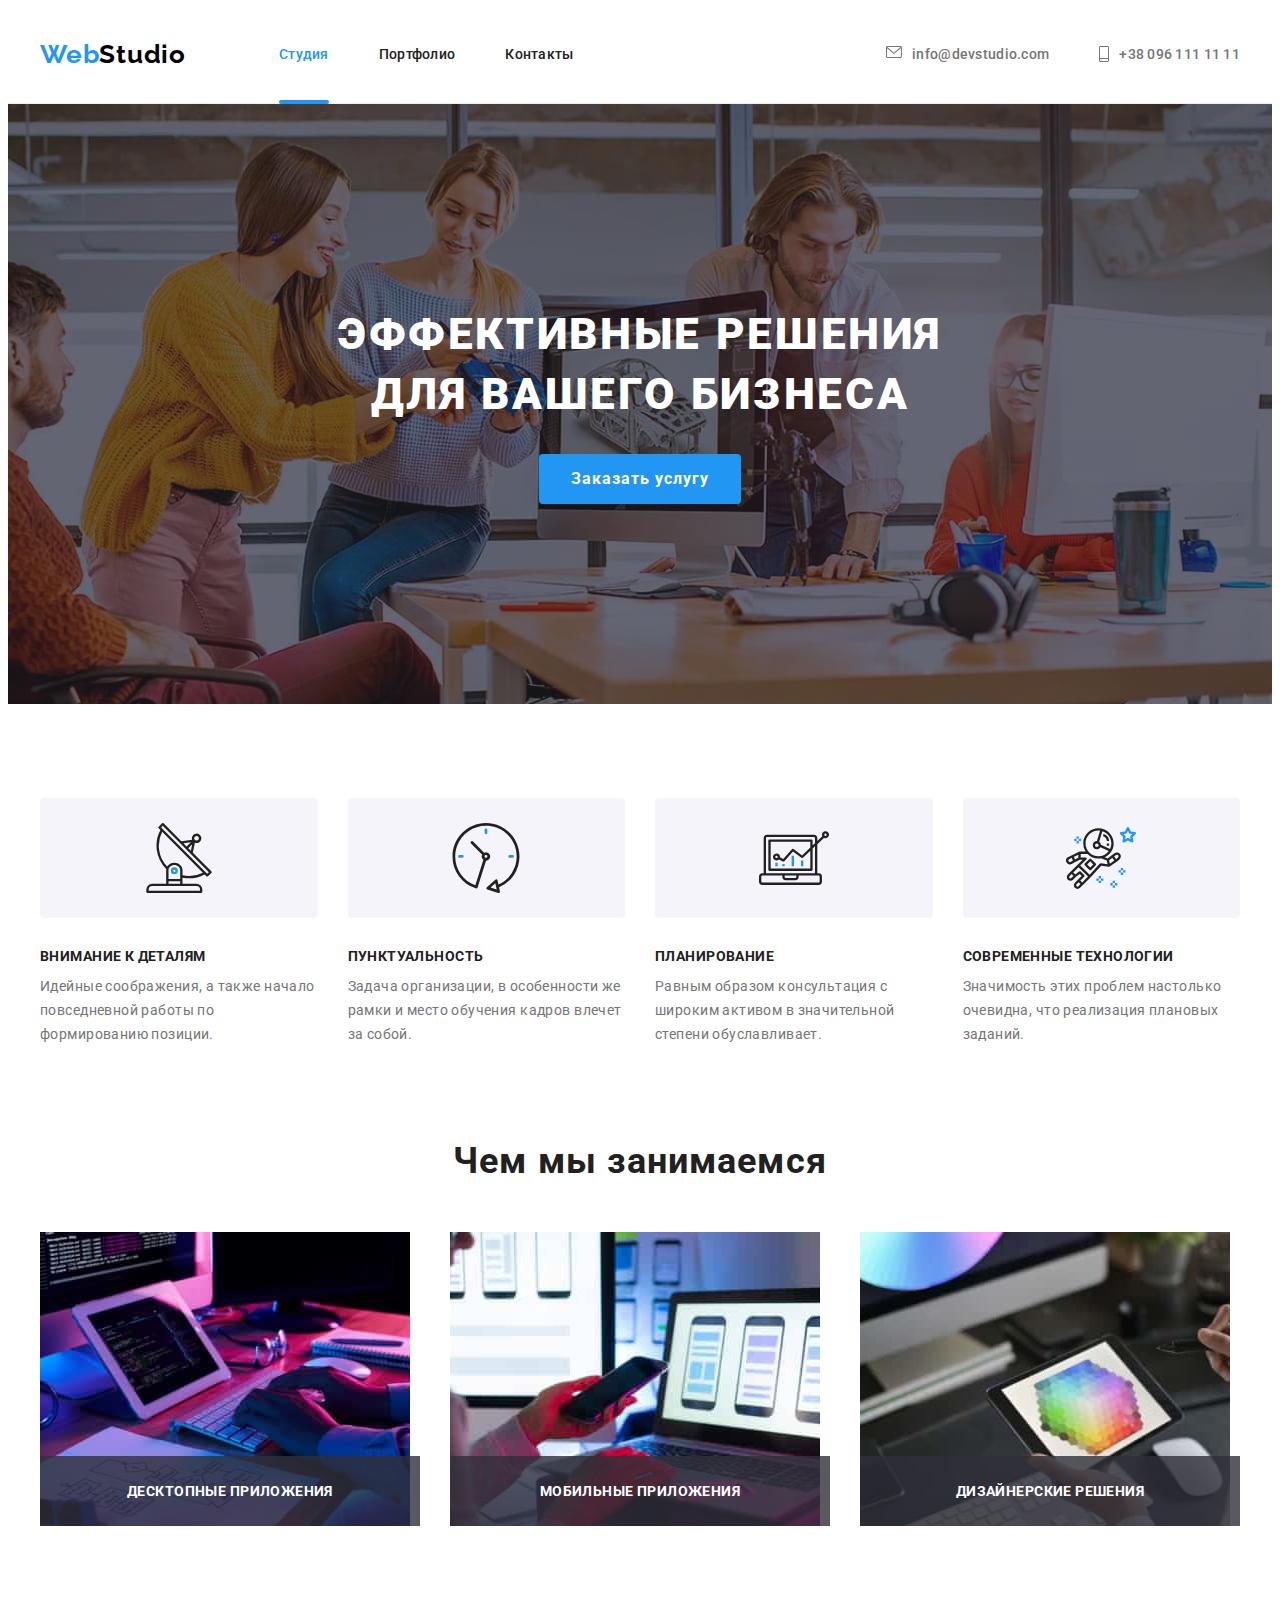
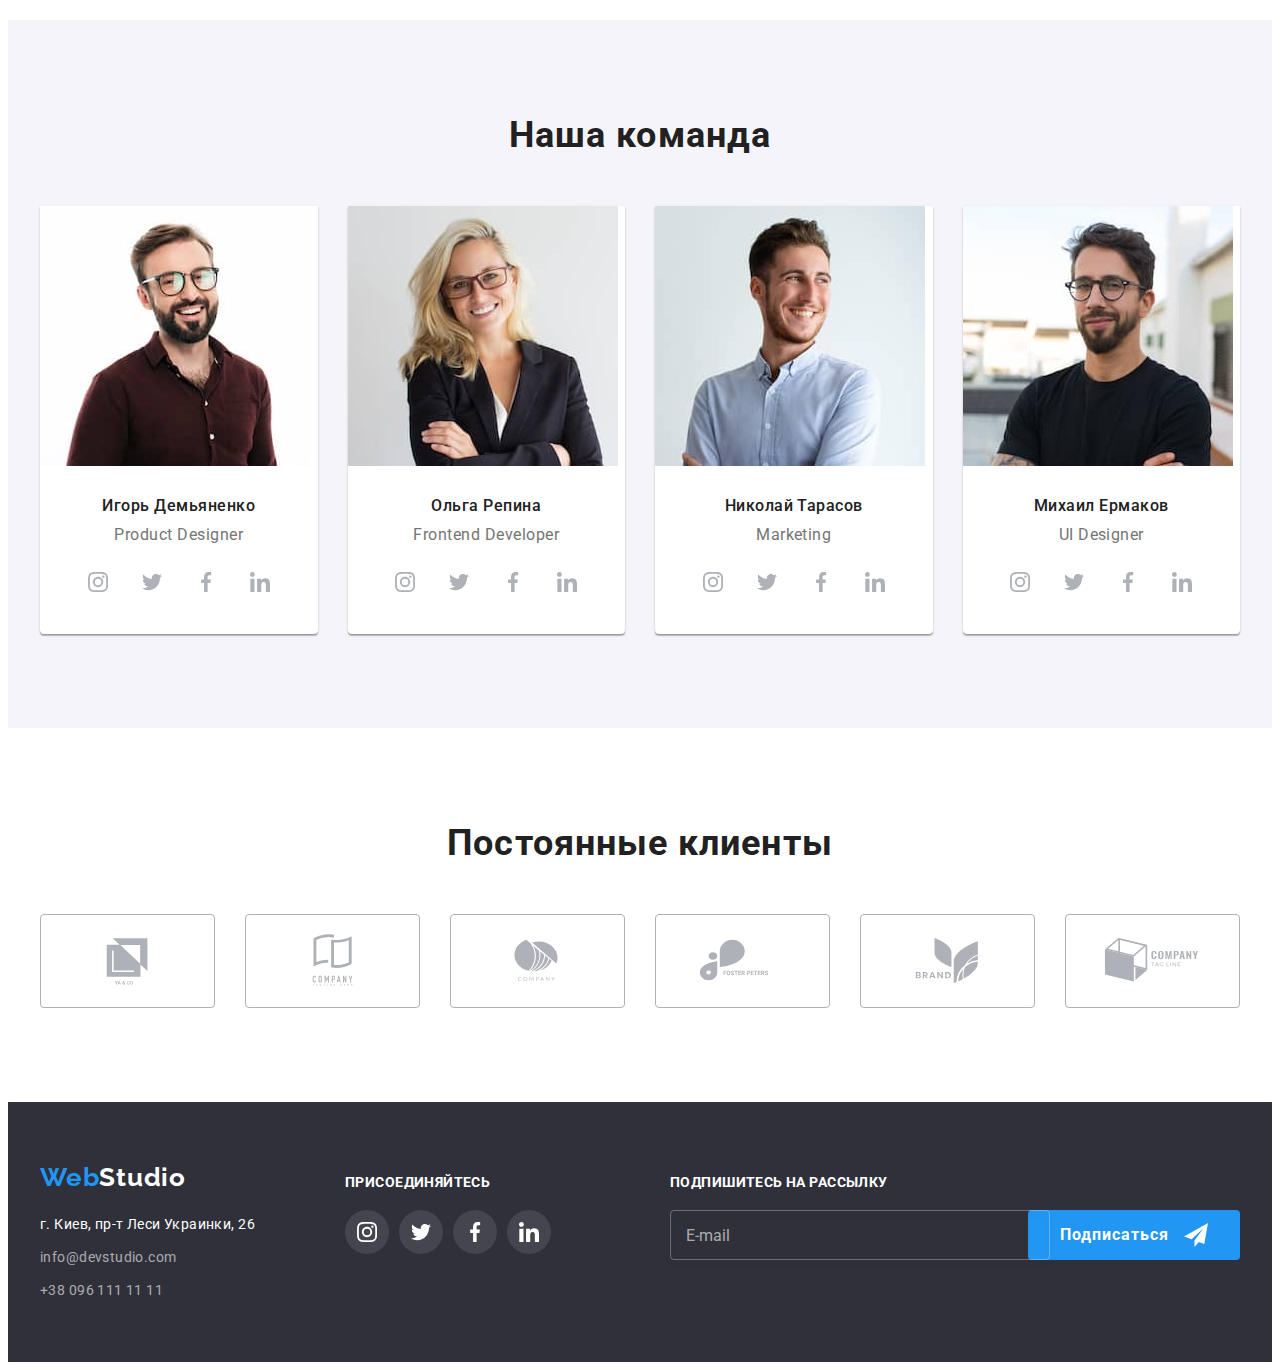
==== commit 8aa73e06: "scss for index.html" ====
--- a/index.html
+++ b/index.html
@@ -21,7 +21,6 @@
       referrerpolicy="no-referrer"
     />
     <!-- custom styles -->
-    <link rel="stylesheet" href="./css/styles.css" />
     <link rel="stylesheet" href="./css/main.min.css" />
     <link rel="shortcut icon" href="./images/favicon.ico" type="image/x-icon" />
   </head>
@@ -471,7 +470,7 @@
       </section>
 
       <!-- Regular customers -->
-      <section class="customers section">
+      <section class="customers">
         <div class="container">
           <h2 class="title customers__title">Постоянные клиенты</h2>
 
@@ -719,7 +718,7 @@
 
         <div class="subscribe">
           <strong class="title join__title">Подпишитесь на рассылку</strong>
-          <form class="subsribe__form">
+          <form class="subscribe__form">
             <label class="subscribe__label">
               <input
                 class="subscribe__input"
--- a/css/main.min.css
+++ b/css/main.min.css
@@ -1 +1 @@
-:root{--main-clr: #2196f3;--title-color: #212121;--text-color: #757575;--foot-adress: rgba(255, 255, 255, 0.6);--white-clr: white;--icon-clr: #afb1b8;--bg-clr-main: #2f303a;--bg-clr-secondary: #f5f4fa;--bg-hero: #c4c4c4;--foot-icon: rgba(255, 255, 255, 0.1);--bg-our-job: rgba(47, 48, 58, 0.8);--overlay: rgba(0, 0, 0, 0.2);--hover-overlay: rgba(33, 150, 243, 0.9);--border-form-clr: rgba(33, 33, 33, 0.2);--hover-btn: #188ce8;--frame-clr: #ececec;--frame-card: #eeeeee;--indent: 30px}.visually-hidden{position:absolute;white-space:nowrap;width:1px;height:1px;overflow:hidden;border:0;padding:0;clip:rect(0 0 0 0);-webkit-clip-path:inset(50%);clip-path:inset(50%);margin:-1px}.customers,.workers,.photos,.qualities{padding-top:94px;padding-bottom:94px}.customers__title,.workers__title,.photos__title{margin-bottom:50px;font-weight:none;font-size:36px;line-height:1.1666666667;letter-spacing:.03em;text-align:center}.our-job__title,.qualities__title{margin-bottom:10px;font-weight:none;font-size:14px;line-height:1.1428571429;letter-spacing:.03em;text-transform:uppercase}h1,h2,h3,h4,h5,h6,ul,p{margin:0;padding:0}img{display:block;max-width:100%;height:auto}.nopoint{list-style:none}.link{text-decoration:none;color:inherit}.container{width:1200px;padding:0 15px;margin-left:auto;margin-right:auto}body{font-family:"Roboto",sans-serif;font-size:14px;color:var(--text-color)}body.no-scroll{overflow:hidden}.title{color:var(--title-color)}.card-set{display:-webkit-box;display:-ms-flexbox;display:flex;-ms-flex-wrap:wrap;flex-wrap:wrap;margin:calc(var(--indent)/-2)}.card-set__item{-ms-flex-preferred-size:calc((100% - var(--items)*var(--indent))/var(--items));flex-basis:calc((100% - var(--items)*var(--indent))/var(--items));margin:calc(var(--indent)/2)}.button{font-family:inherit;font-weight:700;font-size:16px;line-height:1.875;letter-spacing:.06em;border-radius:4px;border:none;-webkit-transition-property:color;transition-property:color;-webkit-transition-duration:2500ms;transition-duration:2500ms;-webkit-transition-timing-function:cubic-bezier(0.4, 0, 0.2, 1);transition-timing-function:cubic-bezier(0.4, 0, 0.2, 1);-webkit-transition-property:-webkit-box-shadow;transition-property:-webkit-box-shadow;transition-property:box-shadow;transition-property:box-shadow, -webkit-box-shadow;transition-duration:2500ms;transition-timing-function:cubic-bezier(0.4, 0, 0.2, 1);-webkit-transition-property:background-color;transition-property:background-color;transition-duration:2500ms;transition-timing-function:cubic-bezier(0.4, 0, 0.2, 1);cursor:pointer}.button:hover,.button:focus{color:var(--white-clr);background-color:var(--hover-btn);-webkit-box-shadow:0px 4px 4px rgba(0,0,0,.15);box-shadow:0px 4px 4px rgba(0,0,0,.15)}.btn--active{color:var(--white-clr);background-color:var(--main-clr)}.btn--passive{color:var(--title-color);background-color:var(--bg-clr-secondary)}.hero__btn,.form__btn,.subscribe__btn{min-width:200px;padding:10px 32px}.link{text-decoration:none;color:inherit;-webkit-transition-property:color;transition-property:color;-webkit-transition-duration:2500ms;transition-duration:2500ms;-webkit-transition-timing-function:cubic-bezier(0.4, 0, 0.2, 1);transition-timing-function:cubic-bezier(0.4, 0, 0.2, 1)}.link:hover,.link:focus{color:var(--main-clr)}.icon{fill:currentColor}.logo{font-family:"Raleway",sans-serif;font-weight:700;font-size:26px;line-height:1.1730769231;letter-spacing:.03em;color:var(--main-clr);padding:31px 0 33px 0}.social-list{display:-webkit-box;display:-ms-flexbox;display:flex;-webkit-box-pack:center;-ms-flex-pack:center;justify-content:center;gap:10px;margin-top:16px}.social-list__item{border-radius:50%;color:var(--icon-clr)}.social-list__link{display:-webkit-box;display:-ms-flexbox;display:flex;-webkit-box-pack:center;-ms-flex-pack:center;justify-content:center;-webkit-box-align:center;-ms-flex-align:center;align-items:center;width:44px;height:44px;border-radius:50%;-webkit-transition-property:color;transition-property:color;-webkit-transition-duration:2500ms;transition-duration:2500ms;-webkit-transition-timing-function:cubic-bezier(0.4, 0, 0.2, 1);transition-timing-function:cubic-bezier(0.4, 0, 0.2, 1);-webkit-transition-property:background-color;transition-property:background-color;transition-duration:2500ms;transition-timing-function:cubic-bezier(0.4, 0, 0.2, 1);fill:currentColor}.social-list__item .social-list__link:hover,.social-list__item .social-list__link:focus{background-color:var(--main-clr);color:var(--white-clr)}.header{border-bottom:1px solid var(--frame-clr)}.head-studio{color:#000}.nav-link{display:-webkit-box;display:-ms-flexbox;display:flex;padding:31px 0 33px 0;font-weight:500;font-size:14px;line-height:1.1428571429;letter-spacing:.02em}.nav-link.link-active{color:var(--main-clr)}.link-active::after{content:"";position:absolute;left:0;bottom:-9px;width:100%;height:4px;border-radius:2px;background-color:var(--main-clr)}.header-container,.header-nav,.main-nav,.contact-nav{display:-webkit-box;display:-ms-flexbox;display:flex}.contact-nav{margin-left:auto}.contact-nav-item:not(:last-child){margin-right:50px}.main-nav-item{position:relative}.main-nav-item:not(:last-child){margin-right:50px}.header-nav,.header-container{-webkit-box-align:center;-ms-flex-align:center;align-items:center}.logo{margin-right:93px}.main-nav-link{color:var(--title-color)}.icon-contact{margin-right:10px}.hero{padding:200px 0;max-width:1600px;margin:auto;text-align:center;background-color:var(--bg-hero);background-image:-webkit-gradient(linear, left top, left bottom, from(rgba(47, 48, 58, 0.4)), to(rgba(47, 48, 58, 0.4))),url(../images/bg-hero.jpg);background-image:linear-gradient(rgba(47, 48, 58, 0.4), rgba(47, 48, 58, 0.4)),url(../images/bg-hero.jpg);background-repeat:no-repeat;background-size:cover;background-position:center}.hero__title{margin-bottom:30px;font-weight:900;font-size:44px;line-height:1.3636363636;letter-spacing:.06em;text-align:center;text-transform:uppercase;color:var(--white-clr)}.qualities{padding-bottom:0}.qualities__text{font-weight:none;font-size:14px;line-height:1.7142857143;letter-spacing:.03em}.qualities .card-set{--items: 4}.qualities__background{display:-webkit-box;display:-ms-flexbox;display:flex;-webkit-box-pack:center;-ms-flex-pack:center;justify-content:center;-webkit-box-align:center;-ms-flex-align:center;align-items:center;min-height:120px;border-radius:4px;margin-bottom:30px;background-color:var(--bg-clr-secondary)}.photo__thumb{position:relative;overflow:hidden}.our-job__title{position:absolute;left:0;bottom:0;display:-webkit-box;display:-ms-flexbox;display:flex;-webkit-box-pack:center;-ms-flex-pack:center;justify-content:center;-webkit-box-align:center;-ms-flex-align:center;align-items:center;width:100%;min-height:70px;margin-bottom:0;background-color:var(--bg-our-job);color:#fff}.photos .card-set{--items: 3}.workers{background-color:var(--bg-clr-secondary)}.card{background-color:var(--white-clr);text-align:center;font-weight:none;font-size:16px;line-height:1.1875;letter-spacing:.03em;-webkit-box-shadow:0px 1px 3px rgba(0,0,0,.12),0px 1px 1px rgba(0,0,0,.14),0px 2px 1px rgba(0,0,0,.2);box-shadow:0px 1px 3px rgba(0,0,0,.12),0px 1px 1px rgba(0,0,0,.14),0px 2px 1px rgba(0,0,0,.2);border-radius:0px 0px 4px 4px}.card__meta{padding:30px 0}.card__name{margin-bottom:10px;font-weight:500;font-size:inherit;line-height:1.19;letter-spacing:var(--ltr-spasing)}.workers .card-set{--items: 4}.customers__list{display:-webkit-box;display:-ms-flexbox;display:flex;-webkit-box-pack:center;-ms-flex-pack:center;justify-content:center;-webkit-box-align:center;-ms-flex-align:center;align-items:center}.customers__link{display:-webkit-box;display:-ms-flexbox;display:flex;-webkit-box-pack:center;-ms-flex-pack:center;justify-content:center;-webkit-box-align:center;-ms-flex-align:center;align-items:center;height:92px;border:1px solid var(--icon-clr);border-radius:4px;color:var(--icon-clr);-webkit-transition-property:color;transition-property:color;-webkit-transition-duration:2500ms;transition-duration:2500ms;-webkit-transition-timing-function:cubic-bezier(0.4, 0, 0.2, 1);transition-timing-function:cubic-bezier(0.4, 0, 0.2, 1);-webkit-transition-property:border-color;transition-property:border-color;transition-duration:2500ms;transition-timing-function:cubic-bezier(0.4, 0, 0.2, 1)}.customers__link:hover,.customers__link:focus{border-color:var(--main-clr)}.card-set__item.customers__item{--items: 6}/*# sourceMappingURL=main.min.css.map */+:root{--main-clr: #2196f3;--title-color: #212121;--text-color: #757575;--foot-adress: rgba(255, 255, 255, 0.6);--white-clr: white;--icon-clr: #afb1b8;--bg-clr-main: #2f303a;--bg-clr-secondary: #f5f4fa;--bg-hero: #c4c4c4;--foot-icon: rgba(255, 255, 255, 0.1);--bg-our-job: rgba(47, 48, 58, 0.8);--overlay: rgba(0, 0, 0, 0.2);--hover-overlay: rgba(33, 150, 243, 0.9);--border-form-clr: rgba(33, 33, 33, 0.2);--hover-btn: #188ce8;--frame-clr: #ececec;--frame-card: #eeeeee;--indent: 30px}.visually-hidden{position:absolute;white-space:nowrap;width:1px;height:1px;overflow:hidden;border:0;padding:0;clip:rect(0 0 0 0);-webkit-clip-path:inset(50%);clip-path:inset(50%);margin:-1px}.customers,.workers,.photos,.qualities{padding-top:94px;padding-bottom:94px}.customers__title,.workers__title,.photos__title{margin-bottom:50px;font-weight:none;font-size:36px;line-height:1.1666666667;letter-spacing:.03em;text-align:center}.join__title,.our-job__title,.qualities__title{margin-bottom:10px;font-weight:none;font-size:14px;line-height:1.1428571429;letter-spacing:.03em;text-transform:uppercase}h1,h2,h3,h4,h5,h6,ul,p{margin:0;padding:0}img{display:block;max-width:100%;height:auto}.nopoint{list-style:none}.link{text-decoration:none;color:inherit}.container{width:1200px;padding:0 15px;margin-left:auto;margin-right:auto}body{font-family:"Roboto",sans-serif;font-size:14px;color:var(--text-color)}body.no-scroll{overflow:hidden}.title{color:var(--title-color)}.card-set{display:-webkit-box;display:-ms-flexbox;display:flex;-ms-flex-wrap:wrap;flex-wrap:wrap;margin:calc(var(--indent)/-2)}.card-set__item{-ms-flex-preferred-size:calc((100% - var(--items)*var(--indent))/var(--items));flex-basis:calc((100% - var(--items)*var(--indent))/var(--items));margin:calc(var(--indent)/2)}.button{font-family:inherit;font-weight:700;font-size:16px;line-height:1.875;letter-spacing:.06em;border-radius:4px;border:none;-webkit-transition-property:color;transition-property:color;-webkit-transition-duration:250ms;transition-duration:250ms;-webkit-transition-timing-function:cubic-bezier(0.4, 0, 0.2, 1);transition-timing-function:cubic-bezier(0.4, 0, 0.2, 1);-webkit-transition-property:-webkit-box-shadow;transition-property:-webkit-box-shadow;transition-property:box-shadow;transition-property:box-shadow, -webkit-box-shadow;transition-duration:250ms;transition-timing-function:cubic-bezier(0.4, 0, 0.2, 1);-webkit-transition-property:background-color;transition-property:background-color;transition-duration:250ms;transition-timing-function:cubic-bezier(0.4, 0, 0.2, 1);cursor:pointer}.button:hover,.button:focus{color:var(--white-clr);background-color:var(--hover-btn);-webkit-box-shadow:0px 4px 4px rgba(0,0,0,.15);box-shadow:0px 4px 4px rgba(0,0,0,.15)}.btn--active{color:var(--white-clr);background-color:var(--main-clr)}.btn--passive{color:var(--title-color);background-color:var(--bg-clr-secondary)}.hero__btn,.form__btn,.subscribe__btn{min-width:200px;padding:10px 32px}.btn-close{position:absolute;right:8px;top:8px;width:30px;height:30px;display:-webkit-box;display:-ms-flexbox;display:flex;-webkit-box-pack:center;-ms-flex-pack:center;justify-content:center;-webkit-box-align:center;-ms-flex-align:center;align-items:center;color:#000;border-radius:50%;border:1px solid rgba(0,0,0,.1);cursor:pointer;-webkit-transition-property:color;transition-property:color;-webkit-transition-duration:250ms;transition-duration:250ms;-webkit-transition-timing-function:cubic-bezier(0.4, 0, 0.2, 1);transition-timing-function:cubic-bezier(0.4, 0, 0.2, 1)}.btn-close:hover{color:var(--main-clr)}.link{text-decoration:none;color:inherit;-webkit-transition-property:color;transition-property:color;-webkit-transition-duration:250ms;transition-duration:250ms;-webkit-transition-timing-function:cubic-bezier(0.4, 0, 0.2, 1);transition-timing-function:cubic-bezier(0.4, 0, 0.2, 1)}.link:hover,.link:focus{color:var(--main-clr)}.icon{fill:currentColor;-webkit-transition-property:color;transition-property:color;-webkit-transition-duration:250ms;transition-duration:250ms;-webkit-transition-timing-function:cubic-bezier(0.4, 0, 0.2, 1);transition-timing-function:cubic-bezier(0.4, 0, 0.2, 1)}.logo{font-family:"Raleway",sans-serif;font-weight:700;font-size:26px;line-height:1.1730769231;letter-spacing:.03em;color:var(--main-clr);padding:31px 0 33px 0}.social-list{display:-webkit-box;display:-ms-flexbox;display:flex;-webkit-box-pack:center;-ms-flex-pack:center;justify-content:center;gap:10px;margin-top:16px}.social-list__item{border-radius:50%;color:var(--icon-clr)}.social-list__link{display:-webkit-box;display:-ms-flexbox;display:flex;-webkit-box-pack:center;-ms-flex-pack:center;justify-content:center;-webkit-box-align:center;-ms-flex-align:center;align-items:center;width:44px;height:44px;border-radius:50%;-webkit-transition-property:background-color;transition-property:background-color;-webkit-transition-duration:250ms;transition-duration:250ms;-webkit-transition-timing-function:cubic-bezier(0.4, 0, 0.2, 1);transition-timing-function:cubic-bezier(0.4, 0, 0.2, 1);fill:currentColor}.social-list__item .social-list__link:hover,.social-list__item .social-list__link:focus{background-color:var(--main-clr);color:var(--white-clr)}.header{border-bottom:1px solid var(--frame-clr)}.head-studio{color:#000}.nav-link{display:-webkit-box;display:-ms-flexbox;display:flex;padding:31px 0 33px 0;font-weight:500;font-size:14px;line-height:1.1428571429;letter-spacing:.02em}.nav-link.link-active{color:var(--main-clr)}.link-active::after{content:"";position:absolute;left:0;bottom:-9px;width:100%;height:4px;border-radius:2px;background-color:var(--main-clr)}.header-container,.header-nav,.main-nav,.contact-nav{display:-webkit-box;display:-ms-flexbox;display:flex}.contact-nav{margin-left:auto}.contact-nav-item:not(:last-child){margin-right:50px}.main-nav-item{position:relative}.main-nav-item:not(:last-child){margin-right:50px}.header-nav,.header-container{-webkit-box-align:center;-ms-flex-align:center;align-items:center}.logo{margin-right:93px}.main-nav-link{color:var(--title-color)}.icon-contact{margin-right:10px}.hero{padding:200px 0;max-width:1600px;margin:auto;text-align:center;background-color:var(--bg-hero);background-image:-webkit-gradient(linear, left top, left bottom, from(rgba(47, 48, 58, 0.4)), to(rgba(47, 48, 58, 0.4))),url(../images/bg-hero.jpg);background-image:linear-gradient(rgba(47, 48, 58, 0.4), rgba(47, 48, 58, 0.4)),url(../images/bg-hero.jpg);background-repeat:no-repeat;background-size:cover;background-position:center}.hero__title{margin-bottom:30px;font-weight:900;font-size:44px;line-height:1.3636363636;letter-spacing:.06em;text-align:center;text-transform:uppercase;color:var(--white-clr)}.qualities{padding-bottom:0}.qualities__text{font-weight:none;font-size:14px;line-height:1.7142857143;letter-spacing:.03em}.qualities .card-set{--items: 4}.qualities__background{display:-webkit-box;display:-ms-flexbox;display:flex;-webkit-box-pack:center;-ms-flex-pack:center;justify-content:center;-webkit-box-align:center;-ms-flex-align:center;align-items:center;min-height:120px;border-radius:4px;margin-bottom:30px;background-color:var(--bg-clr-secondary)}.photo__thumb{position:relative;overflow:hidden}.our-job__title{position:absolute;left:0;bottom:0;display:-webkit-box;display:-ms-flexbox;display:flex;-webkit-box-pack:center;-ms-flex-pack:center;justify-content:center;-webkit-box-align:center;-ms-flex-align:center;align-items:center;width:100%;min-height:70px;margin-bottom:0;background-color:var(--bg-our-job);color:#fff}.photos .card-set{--items: 3}.workers{background-color:var(--bg-clr-secondary)}.card{background-color:var(--white-clr);text-align:center;font-weight:none;font-size:16px;line-height:1.1875;letter-spacing:.03em;-webkit-box-shadow:0px 1px 3px rgba(0,0,0,.12),0px 1px 1px rgba(0,0,0,.14),0px 2px 1px rgba(0,0,0,.2);box-shadow:0px 1px 3px rgba(0,0,0,.12),0px 1px 1px rgba(0,0,0,.14),0px 2px 1px rgba(0,0,0,.2);border-radius:0px 0px 4px 4px}.card__meta{padding:30px 0}.card__name{margin-bottom:10px;font-weight:500;font-size:inherit;line-height:1.19;letter-spacing:var(--ltr-spasing)}.workers .card-set{--items: 4}.customers__list{display:-webkit-box;display:-ms-flexbox;display:flex;-webkit-box-pack:center;-ms-flex-pack:center;justify-content:center;-webkit-box-align:center;-ms-flex-align:center;align-items:center}.customers__link{display:-webkit-box;display:-ms-flexbox;display:flex;-webkit-box-pack:center;-ms-flex-pack:center;justify-content:center;-webkit-box-align:center;-ms-flex-align:center;align-items:center;height:92px;border:1px solid var(--icon-clr);border-radius:4px;color:var(--icon-clr);-webkit-transition-property:border-color;transition-property:border-color;-webkit-transition-duration:250ms;transition-duration:250ms;-webkit-transition-timing-function:cubic-bezier(0.4, 0, 0.2, 1);transition-timing-function:cubic-bezier(0.4, 0, 0.2, 1)}.customers__link:hover,.customers__link:focus{border-color:var(--main-clr)}.card-set__item.customers__item{--items: 6}.footer{padding:60px 0;background-color:var(--bg-clr-main)}.footer__logo{display:inline-block;margin-bottom:20px;margin-right:0;padding:0}.footer__box{display:-webkit-box;display:-ms-flexbox;display:flex}.bottom-studio{color:var(--white-clr)}.contacts{margin-right:90px;font-style:inherit;font-weight:none;font-size:14px;line-height:1.7142857143;letter-spacing:.03em}.contacts__item:not(:last-child){margin-bottom:9px}.contact__address{color:var(--white-clr)}.contact__link{color:var(--foot-adress)}.join,.subscribe{margin-top:12px}.join__title{color:var(--white-clr)}.join .social-list{margin-top:20px}.join .social-list__item{color:var(--white-clr);background-color:var(--foot-icon);-webkit-transition:background-color var(--transition-var);transition:background-color var(--transition-var)}.subscribe{-ms-flex-preferred-size:570px;flex-basis:570px;margin-left:auto}.subscribe__form{display:-webkit-box;display:-ms-flexbox;display:flex;margin-top:20px;-webkit-box-align:center;-ms-flex-align:center;align-items:center}.subscribe__input{padding:15px 16px;background-color:rgba(0,0,0,0);width:calc(100% - 12px);border:none;outline:none;-webkit-transition-property:border-color;transition-property:border-color;-webkit-transition-duration:250ms;transition-duration:250ms;-webkit-transition-timing-function:cubic-bezier(0.4, 0, 0.2, 1);transition-timing-function:cubic-bezier(0.4, 0, 0.2, 1);font-size:16px;color:var(--foot-adress);border:1px solid rgba(255,255,255,.3);-webkit-filter:drop-shadow(0px 4px 4px rgba(0, 0, 0, 0.15));filter:drop-shadow(0px 4px 4px rgba(0, 0, 0, 0.15));border-radius:4px}.subscribe__input:focus{outline:none;border-color:var(--main-clr)}.subscribe__label{position:relative;-webkit-box-flex:1;-ms-flex-positive:1;flex-grow:1}.subscribe__text{position:absolute;left:16px;bottom:15px;font-size:16px;color:var(--foot-adress);-webkit-transform:translateY(0);transform:translateY(0);-webkit-transition-property:color;transition-property:color;-webkit-transition-duration:250ms;transition-duration:250ms;-webkit-transition-timing-function:cubic-bezier(0.4, 0, 0.2, 1);transition-timing-function:cubic-bezier(0.4, 0, 0.2, 1)}.subscribe__input:focus+.subscribe__text{color:var(--main-clr)}.subscribe__input:not(:-moz-placeholder-shown)+.subscribe__text{transform:translateY(45px);-moz-transition-property:transform;transition-property:transform;transition-duration:250ms;transition-timing-function:cubic-bezier(0.4, 0, 0.2, 1)}.subscribe__input:not(:-ms-input-placeholder)+.subscribe__text{transform:translateY(45px);-ms-transition-property:transform;transition-property:transform;transition-duration:250ms;transition-timing-function:cubic-bezier(0.4, 0, 0.2, 1)}.subscribe__input:focus+.subscribe__text,.subscribe__input:not(:placeholder-shown)+.subscribe__text{-webkit-transform:translateY(45px);transform:translateY(45px);-webkit-transition-property:-webkit-transform;transition-property:-webkit-transform;transition-property:transform;transition-property:transform, -webkit-transform;-webkit-transition-duration:250ms;transition-duration:250ms;-webkit-transition-timing-function:cubic-bezier(0.4, 0, 0.2, 1);transition-timing-function:cubic-bezier(0.4, 0, 0.2, 1)}.icon__send{margin-left:10px;vertical-align:middle}.backdrop{position:fixed;left:0;top:0;width:100vw;height:100vh;background-color:var(--overlay);opacity:1;-webkit-transition:opacity var(--transition-var),visibility var(--transition-var);transition:opacity var(--transition-var),visibility var(--transition-var)}.backdrop.is-hidden{visibility:hidden;opacity:0;pointer-events:none}.btn-close{position:absolute;right:8px;top:8px;width:30px;height:30px;display:-webkit-box;display:-ms-flexbox;display:flex;-webkit-box-pack:center;-ms-flex-pack:center;justify-content:center;-webkit-box-align:center;-ms-flex-align:center;align-items:center;color:#000;border-radius:50%;border:1px solid rgba(0,0,0,.1);cursor:pointer;-webkit-transition-property:color;transition-property:color;-webkit-transition-duration:250ms;transition-duration:250ms;-webkit-transition-timing-function:cubic-bezier(0.4, 0, 0.2, 1);transition-timing-function:cubic-bezier(0.4, 0, 0.2, 1)}.btn-close:hover{color:var(--main-clr)}.checkbox{display:-webkit-box;display:-ms-flexbox;display:flex;-webkit-box-pack:center;-ms-flex-pack:center;justify-content:center;-webkit-box-align:center;-ms-flex-align:center;align-items:center;gap:8px;margin-top:20px}.checkbox__label{width:15px;height:15px;border:2px solid var(--title-color);border-radius:2px;color:var(--white-clr);-webkit-transition-property:background-color;transition-property:background-color;-webkit-transition-duration:250ms;transition-duration:250ms;-webkit-transition-timing-function:cubic-bezier(0.4, 0, 0.2, 1);transition-timing-function:cubic-bezier(0.4, 0, 0.2, 1);-webkit-transition-property:border-color;transition-property:border-color;transition-duration:250ms;transition-timing-function:cubic-bezier(0.4, 0, 0.2, 1)}.checkbox__text{font-weight:none;font-size:14px;line-height:1.7142857143;letter-spacing:.03em}.checkbox__input:checked+.checkbox__label{background-color:var(--main-clr);border-color:var(--main-clr)}.backdrop.is-hidden .modal{-webkit-transform:translate(-50%, -50%) scaleY(0.2);transform:translate(-50%, -50%) scaleY(0.2)}.modal{position:absolute;left:50%;top:50%;-webkit-transform:translate(-50%, -50%) scaleY(1);transform:translate(-50%, -50%) scaleY(1);-webkit-transform-origin:top center;transform-origin:top center;-webkit-transition-property:-webkit-transform;transition-property:-webkit-transform;transition-property:transform;transition-property:transform, -webkit-transform;-webkit-transition-duration:250ms;transition-duration:250ms;-webkit-transition-timing-function:cubic-bezier(0.4, 0, 0.2, 1);transition-timing-function:cubic-bezier(0.4, 0, 0.2, 1);width:530px;padding:40px;-webkit-box-shadow:0px 1px 3px rgba(0,0,0,.12),0px 1px 1px rgba(0,0,0,.14),0px 2px 1px rgba(0,0,0,.2);box-shadow:0px 1px 3px rgba(0,0,0,.12),0px 1px 1px rgba(0,0,0,.14),0px 2px 1px rgba(0,0,0,.2);border-radius:4px;background-color:var(--white-clr)}.modal__form{display:-webkit-box;display:-ms-flexbox;display:flex;-webkit-box-pack:center;-ms-flex-pack:center;justify-content:center}.modal__title{display:block;margin-bottom:12px;font-weight:none;font-size:20px;line-height:1.15;letter-spacing:.03em;text-align:center;color:var(--title-color)}.modal__text{font-weight:none;font-size:12px;line-height:1.1666666667;letter-spacing:.01em;color:var(--text-color)}.modal__icon{position:absolute;left:16px;bottom:12px}.modal__label{position:relative;display:-webkit-box;display:-ms-flexbox;display:flex;-webkit-box-orient:vertical;-webkit-box-direction:normal;-ms-flex-direction:column;flex-direction:column;margin-bottom:10px;-webkit-transition:color var(--transition-var);transition:color var(--transition-var);color:var(--title-color)}.modal__label:last-child{margin-bottom:20px}.modal__label:focus-within{color:var(--main-clr)}.modal__input{width:100%;padding:12px;padding-left:42px;margin-top:4px;border-radius:4px;border:1px solid var(--border-form-clr);outline-color:var(--border-form-clr);-webkit-transition-property:outline-color;transition-property:outline-color;-webkit-transition-duration:250ms;transition-duration:250ms;-webkit-transition-timing-function:cubic-bezier(0.4, 0, 0.2, 1);transition-timing-function:cubic-bezier(0.4, 0, 0.2, 1)}.modal__label:focus-within>.modal__input{outline:1px solid var(--main-clr);border-color:rgba(0,0,0,0)}.modal__input.text-area{padding-left:16px;min-height:120px;resize:none}.modal__input.text-area::-webkit-input-placeholder{color:rgba(117,117,117,.5);font-size:12px}.modal__input.text-area::-moz-placeholder{color:rgba(117,117,117,.5);font-size:12px}.modal__input.text-area:-ms-input-placeholder{color:rgba(117,117,117,.5);font-size:12px}.modal__input.text-area::-ms-input-placeholder{color:rgba(117,117,117,.5);font-size:12px}.modal__input.text-area::placeholder{color:rgba(117,117,117,.5);font-size:12px}.licence-link{color:var(--main-clr)}.form__btn{display:block;margin-left:auto;margin-right:auto;margin-top:30px;-webkit-box-shadow:0px 4px 4px rgba(0,0,0,.15);box-shadow:0px 4px 4px rgba(0,0,0,.15)}/*# sourceMappingURL=main.min.css.map */